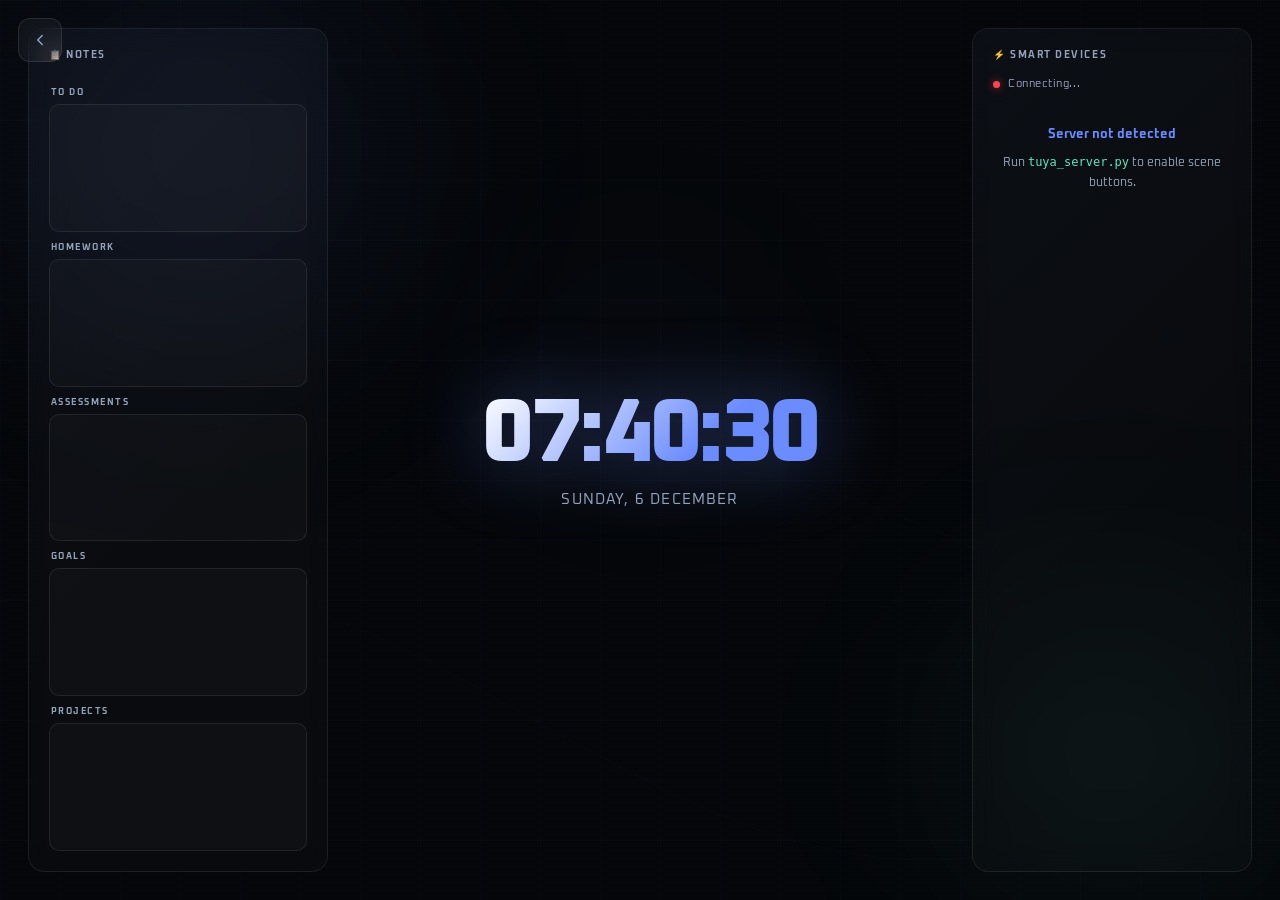
==== desktop/index.html @ acbc4601 "Update index.html" ====
<!DOCTYPE html>
<html lang="en">
<head>
  <meta charset="utf-8">
  <title>CK - Desktop</title>
  <meta name="viewport" content="width=device-width, initial-scale=1">
  <link href="https://fonts.googleapis.com/css2?family=Oxanium:wght@300;400;600;700;800&display=swap" rel="stylesheet">
  <style>
    /* ─── Tokens — matches walterck.com ─── */
    :root {
      --bg:        #05070a;
      --bg2:       #0f1419;
      --accent:    #6b8cff;
      --accent2:   #5be6c0;
      --glow:      rgba(107,140,255,0.25);
      --glow2:     rgba(91,230,192,0.18);
      --text:      #e6eef6;
      --muted:     #94a3b8;
      --glass:     rgba(255,255,255,0.03);
      --border:    rgba(255,255,255,0.08);
      --radius:    16px;
      --shadow:    0 12px 40px rgba(0,0,0,0.6);
      --transition: 300ms cubic-bezier(0.4, 0, 0.2, 1);
      --font:      'Oxanium', sans-serif;
    }

    /* ─── Reset ─── */
    *, *::before, *::after { box-sizing: border-box; margin: 0; padding: 0; }
    html, body {
      width: 100%; height: 100%; overflow: hidden;
      font-family: var(--font);
      background: var(--bg);
      color: var(--text);
      user-select: none;
      -webkit-font-smoothing: antialiased;
    }

    /* ─── Background layers ─── */
    #bg-canvas { position: fixed; inset: 0; z-index: 0; pointer-events: none; }

    .glow-orb {
      position: fixed; border-radius: 50%; filter: blur(90px);
      pointer-events: none; z-index: 0;
    }
    .glow-orb.a {
      width: 600px; height: 600px;
      top: -150px; left: -100px;
      background: radial-gradient(circle, rgba(107,140,255,0.10) 0%, transparent 70%);
    }
    .glow-orb.b {
      width: 500px; height: 500px;
      bottom: -100px; right: -80px;
      background: radial-gradient(circle, rgba(91,230,192,0.08) 0%, transparent 70%);
    }
    .glow-orb.c {
      width: 300px; height: 300px;
      top: 40%; left: 50%; transform: translate(-50%,-50%);
      background: radial-gradient(circle, rgba(107,140,255,0.05) 0%, transparent 70%);
    }

    /* Grid overlay */
    .grid-overlay {
      position: fixed; inset: 0; z-index: 0; pointer-events: none;
      background-image:
        linear-gradient(rgba(107,140,255,0.025) 1px, transparent 1px),
        linear-gradient(90deg, rgba(107,140,255,0.025) 1px, transparent 1px);
      background-size: 60px 60px;
    }

    /* Rain */
    .rain { position: fixed; inset: 0; z-index: 1; pointer-events: none; overflow: hidden; }
    .drop {
      position: absolute; top: -40px;
      width: 1px; height: 32px;
      background: linear-gradient(to bottom, transparent, rgba(107,140,255,0.3));
      animation: fall linear infinite;
      border-radius: 1px;
    }
    @keyframes fall {
      to { transform: translateY(110vh); }
    }

    /* Scan line */
    .scanline {
      position: fixed; inset: 0; z-index: 2; pointer-events: none;
      background: repeating-linear-gradient(
        0deg, transparent, transparent 2px,
        rgba(0,0,0,0.025) 2px, rgba(0,0,0,0.025) 4px
      );
    }

    /* ─── Back Button ─── */
    #back-btn {
      position: fixed;
      top: 18px;
      left: 18px;
      z-index: 100;
      display: flex;
      align-items: center;
      justify-content: center;
      width: 44px;
      height: 44px;
      border-radius: 12px;
      background: rgba(255,255,255,0.04);
      border: 1px solid rgba(255,255,255,0.10);
      color: var(--muted);
      text-decoration: none;
      backdrop-filter: blur(12px);
      -webkit-backdrop-filter: blur(12px);
      transition: all 0.2s;
      cursor: pointer;
    }
    #back-btn:hover {
      background: rgba(107,140,255,0.15);
      border-color: var(--accent);
      color: var(--accent);
      box-shadow: 0 0 16px rgba(107,140,255,0.25);
    }
    #back-btn svg {
      width: 18px; height: 18px;
      stroke: currentColor;
      fill: none;
      stroke-width: 2;
      stroke-linecap: round;
      stroke-linejoin: round;
    }

    /* ─── Layout ─── */
    #app {
      position: relative; z-index: 10;
      width: 100vw; height: 100vh;
      display: grid;
      grid-template-columns: 300px 1fr 280px;
      grid-template-rows: 1fr;
      gap: 20px;
      padding: 28px;
      pointer-events: none;
    }
    #app > * { pointer-events: all; }

    /* ─── Panel base — matches walterck.com .card ─── */
    .panel {
      background: rgba(255,255,255,0.02);
      border: 1px solid var(--border);
      border-radius: var(--radius);
      backdrop-filter: blur(12px);
      -webkit-backdrop-filter: blur(12px);
      padding: 20px;
      position: relative;
      overflow: hidden;
      transition: var(--transition);
    }
    .panel::before {
      content: '';
      position: absolute; inset: 0;
      background: linear-gradient(135deg, rgba(107,140,255,0.03) 0%, transparent 60%);
      pointer-events: none;
      border-radius: var(--radius);
    }
    .panel-title {
      font-size: 0.6rem; font-weight: 700;
      letter-spacing: 0.16em; text-transform: uppercase;
      color: var(--muted); margin-bottom: 16px;
      display: flex; align-items: center; gap: 7px;
    }

    /* ─── Clock — spans full height, centred ─── */
    #clock-panel {
      grid-column: 2;
      display: flex; flex-direction: column; align-items: center;
      justify-content: center; padding: 22px 28px;
      background: transparent; border: none;
      backdrop-filter: none;
    }
    #clock-panel::before { display: none; }

    #time-display {
      font-size: clamp(4rem, 7vw, 7rem);
      font-weight: 800; letter-spacing: -0.04em;
      background: linear-gradient(135deg, #ffffff 0%, var(--accent) 65%);
      -webkit-background-clip: text; background-clip: text; color: transparent;
      line-height: 1;
      filter: drop-shadow(0 0 40px rgba(107,140,255,0.45));
    }
    #date-display {
      font-size: 0.92rem; font-weight: 400; color: var(--muted);
      letter-spacing: 0.08em; margin-top: 10px;
      text-transform: uppercase;
    }

    /* ─── Lists ─── */
    #lists-panel {
      grid-column: 1;
      display: flex; flex-direction: column; gap: 10px;
      overflow: hidden;
    }

    .list-block {
      flex: 1;
      display: flex; flex-direction: column;
      min-height: 0;
    }
    .list-label {
      font-size: 0.58rem; font-weight: 700;
      letter-spacing: 0.16em; text-transform: uppercase;
      color: var(--muted); margin-bottom: 6px; padding-left: 2px;
      flex-shrink: 0;
    }
    .list-box {
      flex: 1;
      background: rgba(255,255,255,0.025);
      border: 1px solid var(--border);
      border-radius: 10px;
      padding: 10px 12px;
      font-family: var(--font);
      font-size: 0.82rem; line-height: 1.65;
      color: var(--text);
      outline: none;
      overflow-y: auto;
      overflow-x: hidden;
      white-space: pre-wrap; word-break: break-word;
      transition: border-color 0.2s, box-shadow 0.2s;
      user-select: text;
      scrollbar-width: none;
      min-height: 0;
    }
    .list-box::-webkit-scrollbar { display: none; }
    .list-box:focus {
      border-color: rgba(107,140,255,0.4);
      box-shadow: 0 0 0 2px rgba(107,140,255,0.07), 0 0 18px rgba(107,140,255,0.05);
      background: rgba(255,255,255,0.035);
    }
    /* Hover scroll zones */
    #scroll-zone-top, #scroll-zone-bottom {
      position: absolute; left: 0; right: 0; height: 48px;
      z-index: 20; pointer-events: all;
    }
    #scroll-zone-top    { top: 0; }
    #scroll-zone-bottom { bottom: 0; }
    #scroll-zone-top.hidden, #scroll-zone-bottom.hidden { pointer-events: none; }

    /* ─── Smart Devices panel ─── */
    #tuya-panel {
      grid-column: 3;
      display: flex; flex-direction: column;
      overflow: hidden;
    }
    #tuya-wrapper {
      flex: 1; min-height: 0;
      position: relative;
    }
    #tuya-content {
      height: 100%;
      overflow-y: auto; overflow-x: hidden;
      scrollbar-width: none;
      padding-top: 3px;
    }
    #tuya-content::-webkit-scrollbar { display: none; }

    #server-status {
      display: flex; align-items: center; gap: 8px;
      margin-bottom: 16px; flex-shrink: 0;
    }
    .status-dot {
      width: 7px; height: 7px; border-radius: 50%;
      background: #ff4545; flex-shrink: 0;
      transition: background 0.3s;
      box-shadow: 0 0 8px rgba(255,69,69,0.6);
    }
    .status-dot.online {
      background: var(--accent2);
      box-shadow: 0 0 8px rgba(91,230,192,0.6);
    }
    #status-text { font-size: 0.68rem; color: var(--muted); letter-spacing: 0.05em; }

    #scripts-list {
      display: flex; flex-direction: column; gap: 8px;
    }

    /* Script buttons — match walterck.com card hover style */
    .script-btn, .script-btn * {
      cursor: pointer;
    }
    .script-btn {
      display: flex; align-items: center; gap: 11px;
      padding: 11px 14px;
      background: rgba(255,255,255,0.02);
      border: 1px solid var(--border);
      border-radius: 12px;
      color: var(--text); font-family: var(--font);
      font-size: 0.8rem; font-weight: 600;
      cursor: pointer; text-align: left;
      transition: all 0.3s cubic-bezier(0.4, 0, 0.2, 1);
      letter-spacing: 0.02em;
      position: relative; overflow: hidden;
    }
    .script-btn::after {
      content: ''; position: absolute; inset: 0;
      background: linear-gradient(90deg, rgba(107,140,255,0) 0%, rgba(107,140,255,0.06) 100%);
      opacity: 0; transition: opacity 0.3s;
    }
    .script-btn:hover {
      border-color: var(--accent);
      background: rgba(255,255,255,0.05);
      transform: translateY(-2px);
      box-shadow: var(--shadow);
    }
    .script-btn:hover::after { opacity: 1; }
    .script-btn:active { transform: translateY(-1px) scale(0.99); }
    .script-btn.fired {
      border-color: #22c55e;
      background: rgba(34,197,94,0.12);
      box-shadow: 0 0 18px rgba(34,197,94,0.3);
    }

    .btn-icon {
      width: 28px; height: 28px; border-radius: 8px;
      background: rgba(107,140,255,0.1);
      border: 1px solid rgba(107,140,255,0.18);
      display: flex; align-items: center; justify-content: center;
      flex-shrink: 0; font-size: 0.85rem;
      transition: background 0.2s;
    }
    .script-btn:hover .btn-icon {
      background: rgba(107,140,255,0.2);
      border-color: rgba(107,140,255,0.35);
    }
    .btn-name { flex: 1; overflow: hidden; text-overflow: ellipsis; white-space: nowrap; }
    .btn-arrow { font-size: 0.6rem; color: var(--muted); opacity: 0; transition: opacity 0.2s; }
    .script-btn:hover .btn-arrow { opacity: 1; }

    .no-server {
      font-size: 0.75rem; color: var(--muted); line-height: 1.65;
      padding: 14px 0; text-align: center;
    }
    .no-server strong { color: var(--accent); display: block; margin-bottom: 8px; font-size: 0.8rem; }

    /* ─── Particles ─── */
    .particle {
      position: fixed; pointer-events: none; z-index: 1;
      border-radius: 50%;
      background: var(--accent);
      animation: float-up linear infinite;
    }
    @keyframes float-up {
      0%   { transform: translateY(0) scale(1); opacity: var(--op); }
      100% { transform: translateY(-100vh) scale(0); opacity: 0; }
    }

    /* ─── Lightning flash ─── */
    #flash {
      position: fixed; inset: 0; z-index: 50;
      background: rgba(107,140,255,0.05);
      pointer-events: none; opacity: 0;
      transition: opacity 0.05s;
    }

    /* ─── Responsive ─── */
    @media (max-width: 1200px) {
      #app { grid-template-columns: 260px 1fr 240px; padding: 20px; gap: 16px; }
    }
    @media (max-width: 900px) {
      #app {
        grid-template-columns: 1fr 1fr;
        grid-template-rows: auto 1fr;
        overflow-y: auto;
      }
      #clock-panel { grid-column: 1 / 3; grid-row: 1; height: auto; min-height: 120px; }
      #lists-panel { grid-column: 1; grid-row: 2; }
      #tuya-panel  { grid-column: 2; grid-row: 2; }
    }
  </style>
</head>
<body>

  <!-- Background -->
  <canvas id="bg-canvas"></canvas>
  <div class="glow-orb a"></div>
  <div class="glow-orb b"></div>
  <div class="glow-orb c"></div>
  <div class="grid-overlay"></div>
  <div class="rain" id="rain"></div>
  <div class="scanline"></div>
  <div id="flash"></div>

  <!-- Back Button -->
  <a href="/" id="back-btn" title="Back to home">
    <svg viewBox="0 0 24 24">
      <polyline points="15 18 9 12 15 6"></polyline>
    </svg>
  </a>

  <!-- App -->
  <div id="app">

    <!-- ── LISTS (left) ── -->
    <div id="lists-panel" class="panel">
      <div class="panel-title">📋 Notes</div>

      <div class="list-block">
        <div class="list-label">To Do</div>
        <div class="list-box" id="lb-todo" data-key="wck_todo" contenteditable="true" spellcheck="false"></div>
      </div>

      <div class="list-block">
        <div class="list-label">Homework</div>
        <div class="list-box" id="lb-homework" data-key="wck_homework" contenteditable="true" spellcheck="false"></div>
      </div>

      <div class="list-block">
        <div class="list-label">Assessments</div>
        <div class="list-box" id="lb-assessments" data-key="wck_assessments" contenteditable="true" spellcheck="false"></div>
      </div>

      <div class="list-block">
        <div class="list-label">Goals</div>
        <div class="list-box" id="lb-goals" data-key="wck_goals" contenteditable="true" spellcheck="false"></div>
      </div>

      <div class="list-block">
        <div class="list-label">Projects</div>
        <div class="list-box" id="lb-projects" data-key="wck_projects" contenteditable="true" spellcheck="false"></div>
      </div>

      <div class="list-sync-note" style="display:none;"></div>
    </div>

    <!-- ── CLOCK (centre, spans full height) ── -->
    <div id="clock-panel">
      <div id="time-display">00:00:00</div>
      <div id="date-display">Thursday, 16 April</div>
    </div>

    <!-- ── SMART DEVICES (right) ── -->
    <div id="tuya-panel" class="panel">
      <div class="panel-title">⚡ Smart Devices</div>
      <div id="server-status">
        <div class="status-dot" id="status-dot"></div>
        <span id="status-text">Connecting…</span>
      </div>
      <div id="tuya-wrapper">
        <div id="scroll-zone-top"></div>
        <div id="scroll-zone-bottom"></div>
        <div id="tuya-content">
          <div id="scripts-list">
            <div class="no-server">
              <strong>Server not detected</strong>
              Run <code style="color:var(--accent2)">tuya_server.py</code> to enable scene buttons.
            </div>
          </div>
        </div>
      </div>
    </div>

  </div>

  <script>
  /* ══════════════════════════════════════════
     RAIN
  ══════════════════════════════════════════ */
  (function () {
    const rain = document.getElementById('rain');
    for (let i = 0; i < 120; i++) {
      const d = document.createElement('div');
      d.className = 'drop';
      d.style.left = Math.random() * 100 + 'vw';
      const dur = (Math.random() * 2.5 + 1.8).toFixed(2);
      d.style.animationDuration = dur + 's';
      d.style.animationDelay = (-Math.random() * 5).toFixed(2) + 's';
      d.style.opacity = (Math.random() * 0.45 + 0.04).toFixed(2);
      d.style.height = (Math.random() * 22 + 14) + 'px';
      rain.appendChild(d);
    }
  })();

  /* ══════════════════════════════════════════
     FLOATING PARTICLES
  ══════════════════════════════════════════ */
  (function () {
    for (let i = 0; i < 20; i++) {
      const p = document.createElement('div');
      p.className = 'particle';
      const size = Math.random() * 2.5 + 0.5;
      const op   = (Math.random() * 0.12 + 0.02).toFixed(3);
      p.style.cssText = `
        left: ${Math.random() * 100}%;
        bottom: -10px;
        width: ${size}px; height: ${size}px;
        --op: ${op};
        animation-duration: ${(Math.random() * 18 + 10).toFixed(1)}s;
        animation-delay: ${(-Math.random() * 20).toFixed(1)}s;
      `;
      document.body.appendChild(p);
    }
  })();

  /* ══════════════════════════════════════════
     BACKGROUND CANVAS — aurora lines
  ══════════════════════════════════════════ */
  (function () {
    const cvs = document.getElementById('bg-canvas');
    const ctx = cvs.getContext('2d');
    let W, H, t = 0;

    function resize() {
      W = cvs.width  = window.innerWidth;
      H = cvs.height = window.innerHeight;
    }
    window.addEventListener('resize', resize);
    resize();

    const lines = Array.from({ length: 5 }, (_, i) => ({
      phase: (i / 5) * Math.PI * 2,
      amp:   60 + i * 20,
      speed: 0.0004 + i * 0.00015,
      y:     0.2 + i * 0.15,
      alpha: 0.015 + i * 0.005,
    }));

    function draw() {
      ctx.clearRect(0, 0, W, H);
      t += 0.6;
      lines.forEach(l => {
        ctx.beginPath();
        for (let x = 0; x <= W; x += 3) {
          const y = H * l.y + Math.sin(x * 0.004 + t * l.speed * 1000 + l.phase) * l.amp;
          x === 0 ? ctx.moveTo(x, y) : ctx.lineTo(x, y);
        }
        ctx.strokeStyle = `rgba(107,140,255,${l.alpha})`;
        ctx.lineWidth = 1;
        ctx.stroke();
      });
      requestAnimationFrame(draw);
    }
    draw();
  })();

  /* ══════════════════════════════════════════
     CLOCK
  ══════════════════════════════════════════ */
  const DAYS   = ['Sunday','Monday','Tuesday','Wednesday','Thursday','Friday','Saturday'];
  const MONTHS = ['January','February','March','April','May','June',
                  'July','August','September','October','November','December'];

  function pad(n) { return String(n).padStart(2, '0'); }

  function updateClock() {
    const now = new Date();
    document.getElementById('time-display').textContent =
      `${pad(now.getHours())}:${pad(now.getMinutes())}:${pad(now.getSeconds())}`;
    document.getElementById('date-display').textContent =
      `${DAYS[now.getDay()]}, ${now.getDate()} ${MONTHS[now.getMonth()]}`;
  }

  setInterval(updateClock, 1000);
  updateClock();

  /* ══════════════════════════════════════════
     OCCASIONAL LIGHTNING FLASH
  ══════════════════════════════════════════ */
  (function lightningLoop() {
    const flash = document.getElementById('flash');
    const delay = 8000 + Math.random() * 20000;
    setTimeout(() => {
      flash.style.opacity = '1';
      setTimeout(() => {
        flash.style.opacity = '0';
        setTimeout(() => {
          flash.style.opacity = '1';
          setTimeout(() => { flash.style.opacity = '0'; lightningLoop(); }, 80);
        }, 120);
      }, 60);
    }, delay);
  })();

  /* ══════════════════════════════════════════
     LISTS — localStorage, no bullet nonsense
  ══════════════════════════════════════════ */
  document.querySelectorAll('.list-box').forEach(box => {
    const key   = box.dataset.key;
    const saved = localStorage.getItem(key);
    if (saved !== null) box.innerText = saved;

    box.addEventListener('input', () => {
      localStorage.setItem(key, box.innerText);
    });
  });

  /* ══════════════════════════════════════════
     SMART DEVICES / TUYA SERVER
  ══════════════════════════════════════════ */
  const SERVER = 'http://localhost:8765';
  const dot    = document.getElementById('status-dot');
  const stxt   = document.getElementById('status-text');
  const sList  = document.getElementById('scripts-list');

  // Custom device order — matched against .bat filenames (case-insensitive, partial)
  const DEVICE_ORDER = [
    'lights on', 'lights off', 'lights min', 'lights max',
    'inferno', 'ember', 'viridian', 'cerulean', 'nebula',
    'phone on', 'phone off',
    'powerhouse on', 'powerhouse off',
    'laptop on', 'laptop off',
    'toothbrush on', 'toothbrush off',
    'powerboard bootup', 'powerboard shutdown'
  ];

  function sortScripts(scripts) {
    return [...scripts].sort((a, b) => {
      const labelA = a.replace(/\.bat$/i, '').replace(/[-_]/g, ' ').toLowerCase();
      const labelB = b.replace(/\.bat$/i, '').replace(/[-_]/g, ' ').toLowerCase();
      const iA = DEVICE_ORDER.findIndex(o => labelA.includes(o));
      const iB = DEVICE_ORDER.findIndex(o => labelB.includes(o));
      if (iA === -1 && iB === -1) return labelA.localeCompare(labelB);
      if (iA === -1) return 1;
      if (iB === -1) return -1;
      return iA - iB;
    });
  }

  // 💡 for anything light/ambience-related; 🛡️ for everything else
  function scriptIcon(name) {
    const n = name.toLowerCase().replace(/[-_.]/g, ' ').replace(/\.bat$/i, '');
    const lightWords = [
      'light', 'lights', 'lamp', 'bulb',
      'ember', 'inferno', 'nebula', 'viridian', 'cerulean',
      'glow', 'bright', 'dim', 'warm', 'cool', 'white',
      'colour', 'color', 'hue', 'kelvin', 'lumen'
    ];
    if (lightWords.some(w => n.includes(w))) return '💡';
    return '🛡️';
  }

  function buildScriptButtons(scripts) {
    sList.innerHTML = '';
    if (!scripts.length) {
      sList.innerHTML = '<div class="no-server">No .bat scripts found in<br><code style="color:var(--accent2)">C:\\Scripts\\Tuya Scenes\\Bones</code></div>';
      return;
    }
    sortScripts(scripts).forEach(name => {
      const btn = document.createElement('button');
      btn.className = 'script-btn';
      const label = name.replace(/\.bat$/i, '').replace(/[-_]/g, ' ');
      btn.innerHTML = `
        <div class="btn-icon">${scriptIcon(name)}</div>
        <span class="btn-name">${label}</span>
        <span class="btn-arrow">▶</span>
      `;
      btn.addEventListener('click', () => runScript(name, btn));
      sList.appendChild(btn);
    });
  }

  function runScript(name, btn) {
    btn.classList.add('fired');
    fetch(`${SERVER}/run?script=${encodeURIComponent(name)}`)
      .then(r => r.json())
      .then(data => {
        if (data.ok) {
          triggerFlash();
          setTimeout(() => btn.classList.remove('fired'), 1800);
        } else {
          btn.classList.remove('fired');
        }
      })
      .catch(() => btn.classList.remove('fired'));
  }

  function triggerFlash() {
    const f = document.getElementById('flash');
    f.style.opacity = '1';
    setTimeout(() => f.style.opacity = '0', 80);
  }

  async function checkServer() {
   try {
     const r = await fetch(`${SERVER}/ping`, { signal: AbortSignal.timeout(4000) });
     const d = await r.json();
     if (d.alive) {
       dot.classList.add('online');
       stxt.textContent = 'Bridge online';
       if (sList.children.length < 2) loadScripts();
     }
   } catch {
     dot.classList.remove('online');
     stxt.textContent = 'Connecting...';
   }
 }

  async function loadScripts() {
    try {
      const r = await fetch(`${SERVER}/list`);
      const d = await r.json();
      buildScriptButtons(d.scripts || []);
    } catch {}
  }

  checkServer();
  setInterval(checkServer, 10000);

  /* ══════════════════════════════════════════
     HOVER-TO-SCROLL
  ══════════════════════════════════════════ */
  (function () {
    const content = document.getElementById('tuya-content');
    const zTop    = document.getElementById('scroll-zone-top');
    const zBot    = document.getElementById('scroll-zone-bottom');
    const SPEED   = 12;
    let rafId     = null;
    let dir       = 0;

    function updateZones() {
      zTop.classList.toggle('hidden', content.scrollTop <= 0);
      zBot.classList.toggle('hidden', content.scrollTop + content.clientHeight >= content.scrollHeight - 1);
    }

    function tick() {
      content.scrollTop += dir * SPEED;
      updateZones();
      rafId = requestAnimationFrame(tick);
    }

    function start(d) { dir = d; if (!rafId) rafId = requestAnimationFrame(tick); }
    function stop()   { if (rafId) { cancelAnimationFrame(rafId); rafId = null; } }

    zTop.addEventListener('mouseenter', () => start(-1));
    zTop.addEventListener('mouseleave', stop);
    zBot.addEventListener('mouseenter', () => start(1));
    zBot.addEventListener('mouseleave', stop);
    content.addEventListener('scroll', updateZones);

    const obs = new MutationObserver(updateZones);
    obs.observe(content, { childList: true, subtree: true });
    updateZones();
  })();

  </script>
</body>
</html>
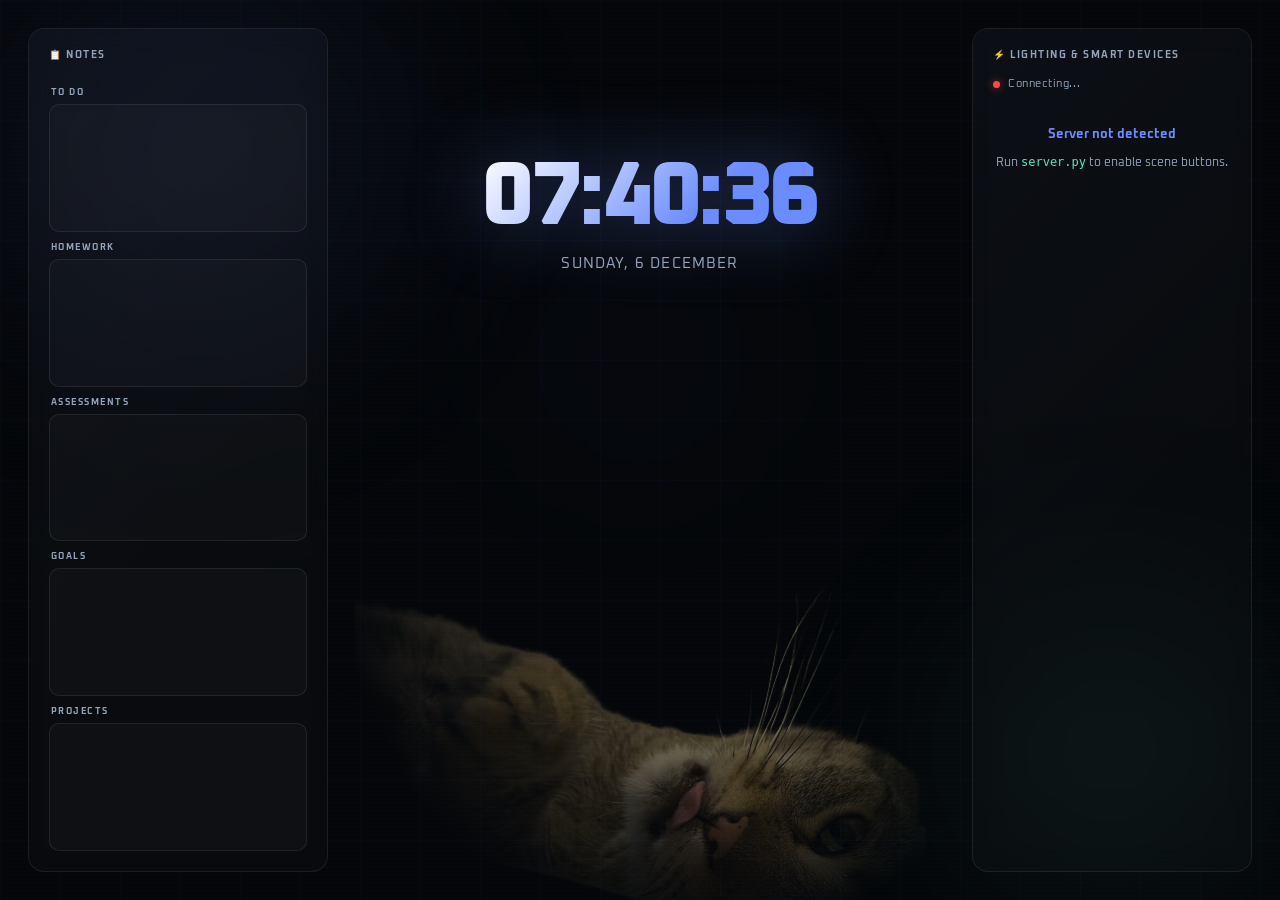
==== commit 02f04f0b: "Add files via upload" ====
--- a/desktop/index.html
+++ b/desktop/index.html
@@ -2,7 +2,7 @@
 <html lang="en">
 <head>
   <meta charset="utf-8">
-  <title>CK - Desktop</title>
+  <title>WalterCK · Desktop</title>
   <meta name="viewport" content="width=device-width, initial-scale=1">
   <link href="https://fonts.googleapis.com/css2?family=Oxanium:wght@300;400;600;700;800&display=swap" rel="stylesheet">
   <style>
@@ -89,42 +89,6 @@
       );
     }
 
-    /* ─── Back Button ─── */
-    #back-btn {
-      position: fixed;
-      top: 18px;
-      left: 18px;
-      z-index: 100;
-      display: flex;
-      align-items: center;
-      justify-content: center;
-      width: 44px;
-      height: 44px;
-      border-radius: 12px;
-      background: rgba(255,255,255,0.04);
-      border: 1px solid rgba(255,255,255,0.10);
-      color: var(--muted);
-      text-decoration: none;
-      backdrop-filter: blur(12px);
-      -webkit-backdrop-filter: blur(12px);
-      transition: all 0.2s;
-      cursor: pointer;
-    }
-    #back-btn:hover {
-      background: rgba(107,140,255,0.15);
-      border-color: var(--accent);
-      color: var(--accent);
-      box-shadow: 0 0 16px rgba(107,140,255,0.25);
-    }
-    #back-btn svg {
-      width: 18px; height: 18px;
-      stroke: currentColor;
-      fill: none;
-      stroke-width: 2;
-      stroke-linecap: round;
-      stroke-linejoin: round;
-    }
-
     /* ─── Layout ─── */
     #app {
       position: relative; z-index: 10;
@@ -168,7 +132,7 @@
     #clock-panel {
       grid-column: 2;
       display: flex; flex-direction: column; align-items: center;
-      justify-content: center; padding: 22px 28px;
+      justify-content: flex-start; padding: 14vh 28px 22px;
       background: transparent; border: none;
       backdrop-filter: none;
     }
@@ -355,6 +319,22 @@
       transition: opacity 0.05s;
     }
 
+    /* ─── Cat photo ─── */
+    #photo-bg {
+      position: fixed;
+      bottom: -160px;
+      left: 50%;
+      transform: translateX(-50%);
+      height: 80vh;
+      width: auto;
+      z-index: 3;
+      pointer-events: none;
+      opacity: 0.5;
+      mix-blend-mode: screen;
+      -webkit-mask-image: radial-gradient(ellipse 80% 72% at 57% 58%, black 45%, rgba(0,0,0,0.5) 65%, transparent 90%);
+      mask-image: radial-gradient(ellipse 75% 70% at 60% 25%, black 40%, rgba(0, 0, 0, 0.5) 62%, transparent 85%)
+    }
+
     /* ─── Responsive ─── */
     @media (max-width: 1200px) {
       #app { grid-template-columns: 260px 1fr 240px; padding: 20px; gap: 16px; }
@@ -383,12 +363,7 @@
   <div class="scanline"></div>
   <div id="flash"></div>
 
-  <!-- Back Button -->
-  <a href="/" id="back-btn" title="Back to home">
-    <svg viewBox="0 0 24 24">
-      <polyline points="15 18 9 12 15 6"></polyline>
-    </svg>
-  </a>
+  <img id="photo-bg" src="cat.png" alt="">
 
   <!-- App -->
   <div id="app">
@@ -431,9 +406,9 @@
       <div id="date-display">Thursday, 16 April</div>
     </div>
 
-    <!-- ── SMART DEVICES (right) ── -->
+    <!-- ── LIGHTING & SMART DEVICES (right) ── -->
     <div id="tuya-panel" class="panel">
-      <div class="panel-title">⚡ Smart Devices</div>
+      <div class="panel-title">⚡ Lighting &amp; Smart Devices</div>
       <div id="server-status">
         <div class="status-dot" id="status-dot"></div>
         <span id="status-text">Connecting…</span>
@@ -445,7 +420,7 @@
           <div id="scripts-list">
             <div class="no-server">
               <strong>Server not detected</strong>
-              Run <code style="color:var(--accent2)">tuya_server.py</code> to enable scene buttons.
+              Run <code style="color:var(--accent2)">server.py</code> to enable scene buttons.
             </div>
           </div>
         </div>
@@ -574,17 +549,61 @@
   })();
 
   /* ══════════════════════════════════════════
-     LISTS — localStorage, no bullet nonsense
+     LISTS — iCloud file sync via tuya server
   ══════════════════════════════════════════ */
-  document.querySelectorAll('.list-box').forEach(box => {
-    const key   = box.dataset.key;
-    const saved = localStorage.getItem(key);
-    if (saved !== null) box.innerText = saved;
-
-    box.addEventListener('input', () => {
-      localStorage.setItem(key, box.innerText);
+  (function () {
+    const NOTES_URL = 'http://localhost:8765/notes';
+
+    // Build label→box map from DOM
+    const boxes = [];
+    document.querySelectorAll('.list-block').forEach(block => {
+      const label = block.querySelector('.list-label')?.textContent?.trim();
+      const box   = block.querySelector('.list-box');
+      if (label && box) boxes.push({ label, box });
     });
-  });
+
+    // Load all notes from server; skip boxes that are focused (user is typing)
+    async function loadNotes() {
+      try {
+        const r    = await fetch(NOTES_URL);
+        const data = await r.json();
+        boxes.forEach(({ label, box }) => {
+          if (document.activeElement === box) return; // don't clobber while typing
+          const incoming = data[label] ?? '';
+          if (incoming !== box.innerText) box.innerText = incoming;
+        });
+      } catch {}
+    }
+
+    // Save a single note to server → writes Label.txt in Notes Sync folder
+    async function saveNote(label, content) {
+      try {
+        await fetch(`${NOTES_URL}/${encodeURIComponent(label)}`, {
+          method: 'POST',
+          body: content
+        });
+      } catch {}
+    }
+
+    // Write on every keystroke
+    boxes.forEach(({ label, box }) => {
+      box.addEventListener('input', () => saveNote(label, box.innerText));
+    });
+
+    // Debounced sync triggered by any user activity
+    let syncTimer = null;
+    function scheduleSync() {
+      clearTimeout(syncTimer);
+      syncTimer = setTimeout(loadNotes, 600);
+    }
+    ['mousemove', 'click', 'keydown', 'touchstart'].forEach(e =>
+      document.addEventListener(e, scheduleSync, { passive: true })
+    );
+
+    // Initial load + idle poll every 10 s
+    loadNotes();
+    setInterval(loadNotes, 10000);
+  })();
 
   /* ══════════════════════════════════════════
      SMART DEVICES / TUYA SERVER
@@ -594,8 +613,9 @@
   const stxt   = document.getElementById('status-text');
   const sList  = document.getElementById('scripts-list');
 
-  // Custom device order — matched against .bat filenames (case-insensitive, partial)
+  // Custom device order — matched against script filenames (case-insensitive, partial)
   const DEVICE_ORDER = [
+    'filters on', 'filters off', 'brightness',
     'lights on', 'lights off', 'lights min', 'lights max',
     'inferno', 'ember', 'viridian', 'cerulean', 'nebula',
     'phone on', 'phone off',
@@ -607,8 +627,8 @@
 
   function sortScripts(scripts) {
     return [...scripts].sort((a, b) => {
-      const labelA = a.replace(/\.bat$/i, '').replace(/[-_]/g, ' ').toLowerCase();
-      const labelB = b.replace(/\.bat$/i, '').replace(/[-_]/g, ' ').toLowerCase();
+      const labelA = a.replace(/\.(bat|lnk|vbs)$/i, '').replace(/[-_]/g, ' ').toLowerCase();
+      const labelB = b.replace(/\.(bat|lnk|vbs)$/i, '').replace(/[-_]/g, ' ').toLowerCase();
       const iA = DEVICE_ORDER.findIndex(o => labelA.includes(o));
       const iB = DEVICE_ORDER.findIndex(o => labelB.includes(o));
       if (iA === -1 && iB === -1) return labelA.localeCompare(labelB);
@@ -620,12 +640,12 @@
 
   // 💡 for anything light/ambience-related; 🛡️ for everything else
   function scriptIcon(name) {
-    const n = name.toLowerCase().replace(/[-_.]/g, ' ').replace(/\.bat$/i, '');
+    const n = name.toLowerCase().replace(/[-_.]/g, ' ').replace(/\.(bat|lnk|vbs)$/i, '');
     const lightWords = [
       'light', 'lights', 'lamp', 'bulb',
       'ember', 'inferno', 'nebula', 'viridian', 'cerulean',
-      'glow', 'bright', 'dim', 'warm', 'cool', 'white',
-      'colour', 'color', 'hue', 'kelvin', 'lumen'
+      'glow', 'bright', 'brightness', 'dim', 'warm', 'cool', 'white',
+      'colour', 'color', 'filter', 'filters', 'hue', 'kelvin', 'lumen'
     ];
     if (lightWords.some(w => n.includes(w))) return '💡';
     return '🛡️';
@@ -634,13 +654,13 @@
   function buildScriptButtons(scripts) {
     sList.innerHTML = '';
     if (!scripts.length) {
-      sList.innerHTML = '<div class="no-server">No .bat scripts found in<br><code style="color:var(--accent2)">C:\\Scripts\\Tuya Scenes\\Bones</code></div>';
+      sList.innerHTML = '<div class="no-server">No scripts found in<br><code style="color:var(--accent2)">C:\\Scripts\\Tuya Scenes\\Bones</code></div>';
       return;
     }
     sortScripts(scripts).forEach(name => {
       const btn = document.createElement('button');
       btn.className = 'script-btn';
-      const label = name.replace(/\.bat$/i, '').replace(/[-_]/g, ' ');
+      const label = name.replace(/\.(bat|lnk|vbs)$/i, '').replace(/[-_]/g, ' ');
       btn.innerHTML = `
         <div class="btn-icon">${scriptIcon(name)}</div>
         <span class="btn-name">${label}</span>
@@ -674,16 +694,18 @@
 
   async function checkServer() {
    try {
+     // Increased timeout to 4 seconds for better stability
      const r = await fetch(`${SERVER}/ping`, { signal: AbortSignal.timeout(4000) });
      const d = await r.json();
      if (d.alive) {
        dot.classList.add('online');
        stxt.textContent = 'Bridge online';
-       if (sList.children.length < 2) loadScripts();
+       // Only reload the list if it's currently empty
+       if (sList.children.length < 2) loadScripts(); 
      }
    } catch {
      dot.classList.remove('online');
-     stxt.textContent = 'Connecting...';
+     stxt.textContent = 'Connecting...'; // Less aggressive than "OFFLINE"
    }
  }
 
@@ -736,4 +758,4 @@
 
   </script>
 </body>
-</html>
+</html>
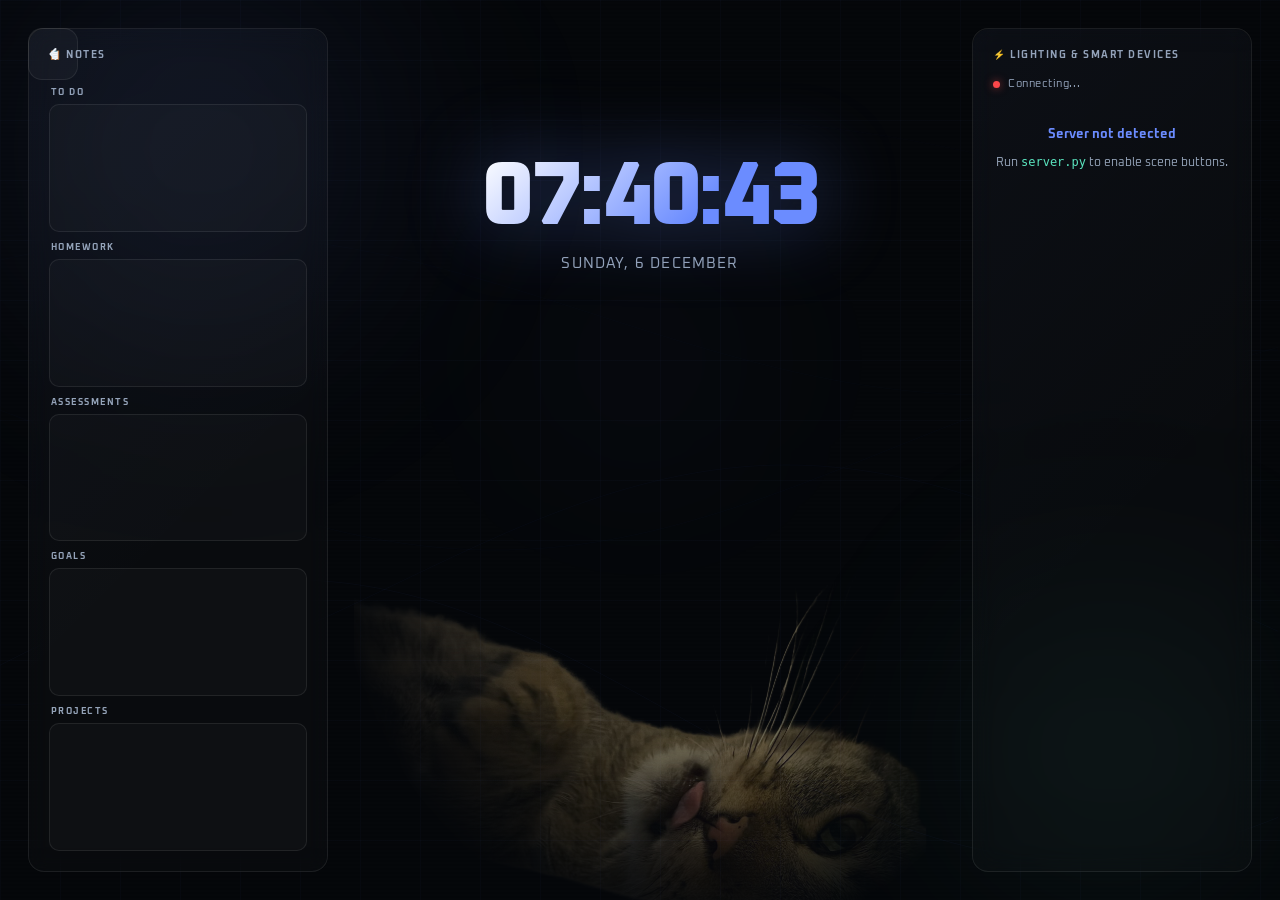
==== commit bea39431: "Update index.html" ====
--- a/desktop/index.html
+++ b/desktop/index.html
@@ -2,9 +2,13 @@
 <html lang="en">
 <head>
   <meta charset="utf-8">
-  <title>WalterCK · Desktop</title>
+  <title>CK - Desktop</title>
   <meta name="viewport" content="width=device-width, initial-scale=1">
   <link href="https://fonts.googleapis.com/css2?family=Oxanium:wght@300;400;600;700;800&display=swap" rel="stylesheet">
+  <link rel="icon" href="images/favicons/favicon.svg" type="image/svg+xml">
+  <link rel="apple-touch-icon" href="images/favicons/apple-touch-icon.png">
+  <link rel="alternate icon" href="images/favicons/favicon.ico" type="image/x-icon">
+  <link rel="manifest" href="images/favicons/site.webmanifest">
   <style>
     /* ─── Tokens — matches walterck.com ─── */
     :root {
@@ -335,6 +339,56 @@
       mask-image: radial-gradient(ellipse 75% 70% at 60% 25%, black 40%, rgba(0, 0, 0, 0.5) 62%, transparent 85%)
     }
 
+    /* ─── Back Button ─── */
+    .back-btn {
+      position: absolute; /* Floats over the grid */
+      top: 28px;
+      left: 28px;
+      z-index: 100;
+      display: flex;
+      align-items: center;
+      justify-content: center;
+      flex-shrink: 0;
+      width: 50px;
+      height: 52px;
+      border-radius: 14px;
+      background: var(--glass);
+      border: 1px solid var(--border); /* Updated to match your :root */
+      color: var(--text);
+      text-decoration: none;
+      transition: all 0.3s cubic-bezier(0.4, 0, 0.2, 1);
+      cursor: pointer;
+    }
+    
+    .back-btn svg {
+      width: 20px; 
+      height: 20px; 
+      transition: transform 0.2s;
+    }
+
+    .back-btn:hover {
+      background: var(--accent);
+      color: #fff;
+      border-color: var(--accent);
+      box-shadow: 0 0 20px var(--glow); /* Updated to match your :root */
+      transform: translateY(-2px); /* Matches your Tuya buttons */
+    }
+
+    .back-btn:hover svg {
+      transform: translateX(-2px);
+    }
+
+    .back-btn:active {
+      transform: translateY(-1px) scale(0.95);
+    }
+    
+    @media (max-width: 1200px) {
+      .back-btn { top: 20px; left: 20px; }
+    }
+    @media (max-width: 600px) {
+      .back-btn { width: 56px; height: 58px; border-radius: 14px; top: 16px; left: 16px; }
+    }
+
     /* ─── Responsive ─── */
     @media (max-width: 1200px) {
       #app { grid-template-columns: 260px 1fr 240px; padding: 20px; gap: 16px; }
@@ -367,6 +421,11 @@
 
   <!-- App -->
   <div id="app">
+    <a href="#" class="back-btn" aria-label="Go Back">
+      <svg viewBox="0 0 24 24" xmlns="http://www.w3.org/2000/svg">
+        <path d="M15 18l-6-6 6-6" stroke="currentColor" stroke-width="2.5" stroke-linecap="round" stroke-linejoin="round" fill="none"/>
+      </svg>
+    </a>
 
     <!-- ── LISTS (left) ── -->
     <div id="lists-panel" class="panel">
@@ -430,9 +489,23 @@
   </div>
 
   <script>
-  /* ══════════════════════════════════════════
-     RAIN
-  ══════════════════════════════════════════ */
+
+  /* BACK BUTTON LOGIC */
+  (function() {
+    const backBtn = document.querySelector('.back-btn');
+    if (backBtn) {
+      backBtn.addEventListener('click', (e) => {
+        sessionStorage.setItem('walterck_toolkit_back', '1');
+        // If the href is just "#", this will trigger the browser back
+        if (backBtn.getAttribute('href') === '#') {
+          e.preventDefault();
+          window.history.back();
+        }
+      });
+    }
+  })();
+    
+  /* RAIN */
   (function () {
     const rain = document.getElementById('rain');
     for (let i = 0; i < 120; i++) {
@@ -758,4 +831,4 @@
 
   </script>
 </body>
-</html>+</html>
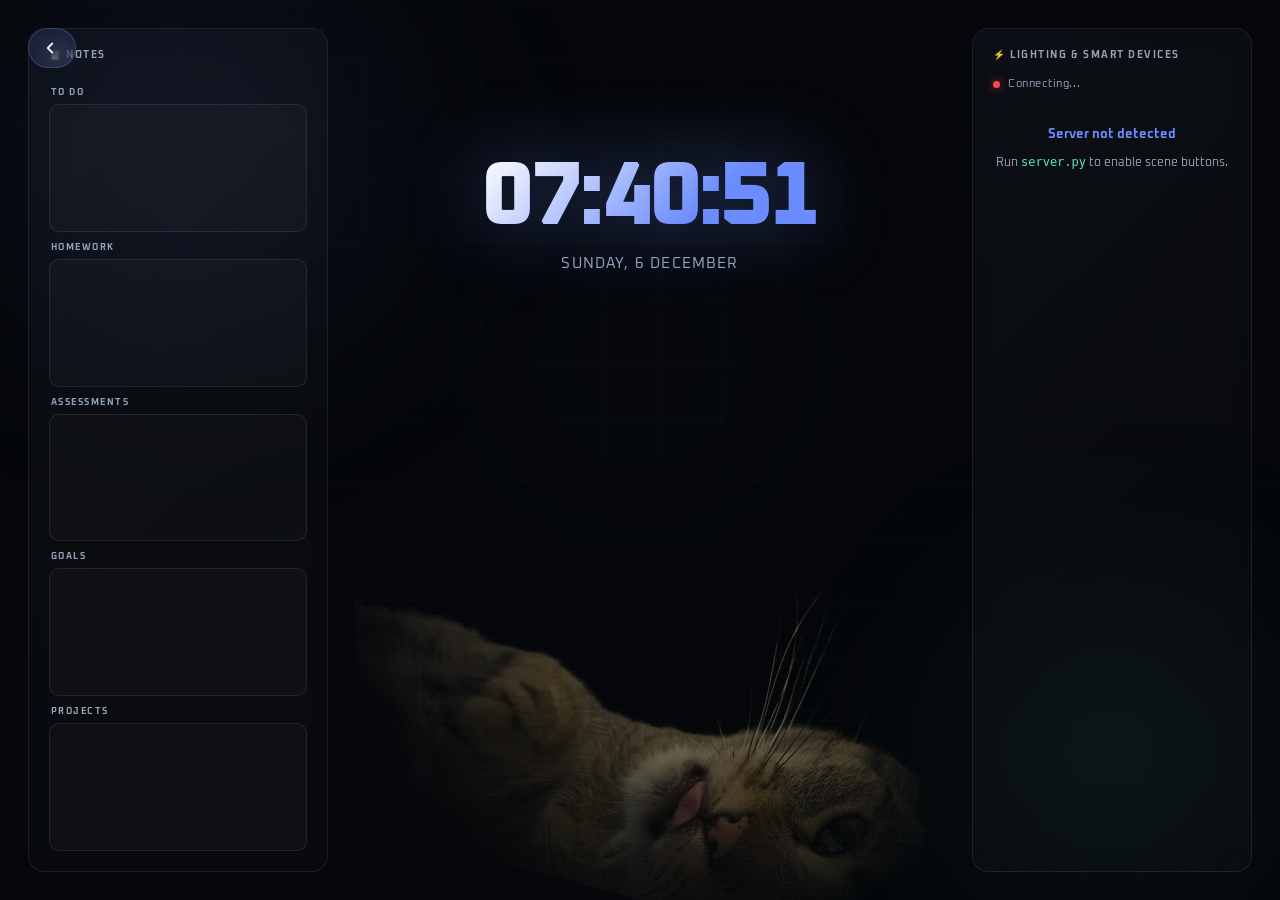
==== commit 1e650bea: "Update index.html" ====
--- a/desktop/index.html
+++ b/desktop/index.html
@@ -341,28 +341,37 @@
 
     /* ─── Back Button ─── */
     .back-btn {
-      position: absolute; /* Floats over the grid */
+      position: absolute;
       top: 28px;
       left: 28px;
       z-index: 100;
       display: flex;
       align-items: center;
       justify-content: center;
-      flex-shrink: 0;
-      width: 50px;
-      height: 52px;
-      border-radius: 14px;
-      background: var(--glass);
-      border: 1px solid var(--border); /* Updated to match your :root */
+      gap: 6px; /* Space between icon and text */
+      padding: 0 16px 0 12px; /* Pill shape padding */
+      height: 40px; /* Slimmer height */
+      border-radius: 20px; /* Fully rounded pill */
+      
+      /* Much better visibility */
+      background: rgba(107, 140, 255, 0.12); /* Subtle blue tint */
+      border: 1px solid rgba(107, 140, 255, 0.3); /* Clearer border */
+      backdrop-filter: blur(12px);
+      
+      /* Typography */
       color: var(--text);
+      font-size: 0.75rem;
+      font-weight: 700;
+      letter-spacing: 0.1em;
+      text-transform: uppercase;
       text-decoration: none;
       transition: all 0.3s cubic-bezier(0.4, 0, 0.2, 1);
       cursor: pointer;
     }
     
     .back-btn svg {
-      width: 20px; 
-      height: 20px; 
+      width: 18px; 
+      height: 18px; 
       transition: transform 0.2s;
     }
 
@@ -370,12 +379,12 @@
       background: var(--accent);
       color: #fff;
       border-color: var(--accent);
-      box-shadow: 0 0 20px var(--glow); /* Updated to match your :root */
-      transform: translateY(-2px); /* Matches your Tuya buttons */
+      box-shadow: 0 0 20px var(--glow); 
+      transform: translateY(-2px); 
     }
 
     .back-btn:hover svg {
-      transform: translateX(-2px);
+      transform: translateX(-3px); /* Exaggerated nudge on hover */
     }
 
     .back-btn:active {
@@ -386,9 +395,10 @@
       .back-btn { top: 20px; left: 20px; }
     }
     @media (max-width: 600px) {
-      .back-btn { width: 56px; height: 58px; border-radius: 14px; top: 16px; left: 16px; }
-    }
-
+      /* Adjusted for mobile */
+      .back-btn { height: 44px; padding: 0 18px 0 14px; top: 16px; left: 16px; }
+    }
+    
     /* ─── Responsive ─── */
     @media (max-width: 1200px) {
       #app { grid-template-columns: 260px 1fr 240px; padding: 20px; gap: 16px; }
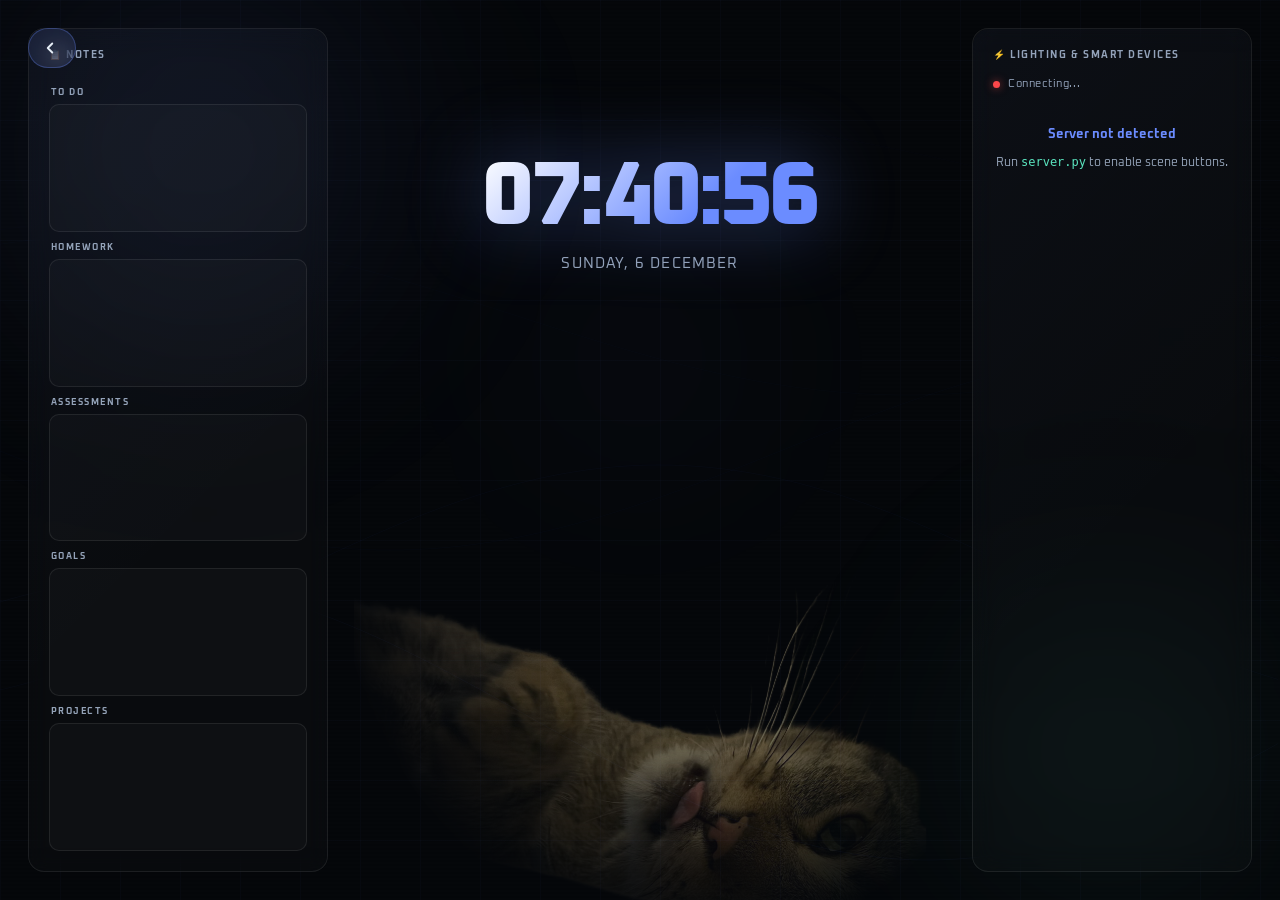
==== commit b7727696: "Update index.html" ====
--- a/desktop/index.html
+++ b/desktop/index.html
@@ -5,10 +5,10 @@
   <title>CK - Desktop</title>
   <meta name="viewport" content="width=device-width, initial-scale=1">
   <link href="https://fonts.googleapis.com/css2?family=Oxanium:wght@300;400;600;700;800&display=swap" rel="stylesheet">
-  <link rel="icon" href="images/favicons/favicon.svg" type="image/svg+xml">
-  <link rel="apple-touch-icon" href="images/favicons/apple-touch-icon.png">
-  <link rel="alternate icon" href="images/favicons/favicon.ico" type="image/x-icon">
-  <link rel="manifest" href="images/favicons/site.webmanifest">
+  <link rel="icon" href="../images/favicons/favicon.svg" type="image/svg+xml">
+  <link rel="apple-touch-icon" href="../images/favicons/apple-touch-icon.png">
+  <link rel="alternate icon" href="../images/favicons/favicon.ico" type="image/x-icon">
+  <link rel="manifest" href="../images/favicons/site.webmanifest">
   <style>
     /* ─── Tokens — matches walterck.com ─── */
     :root {
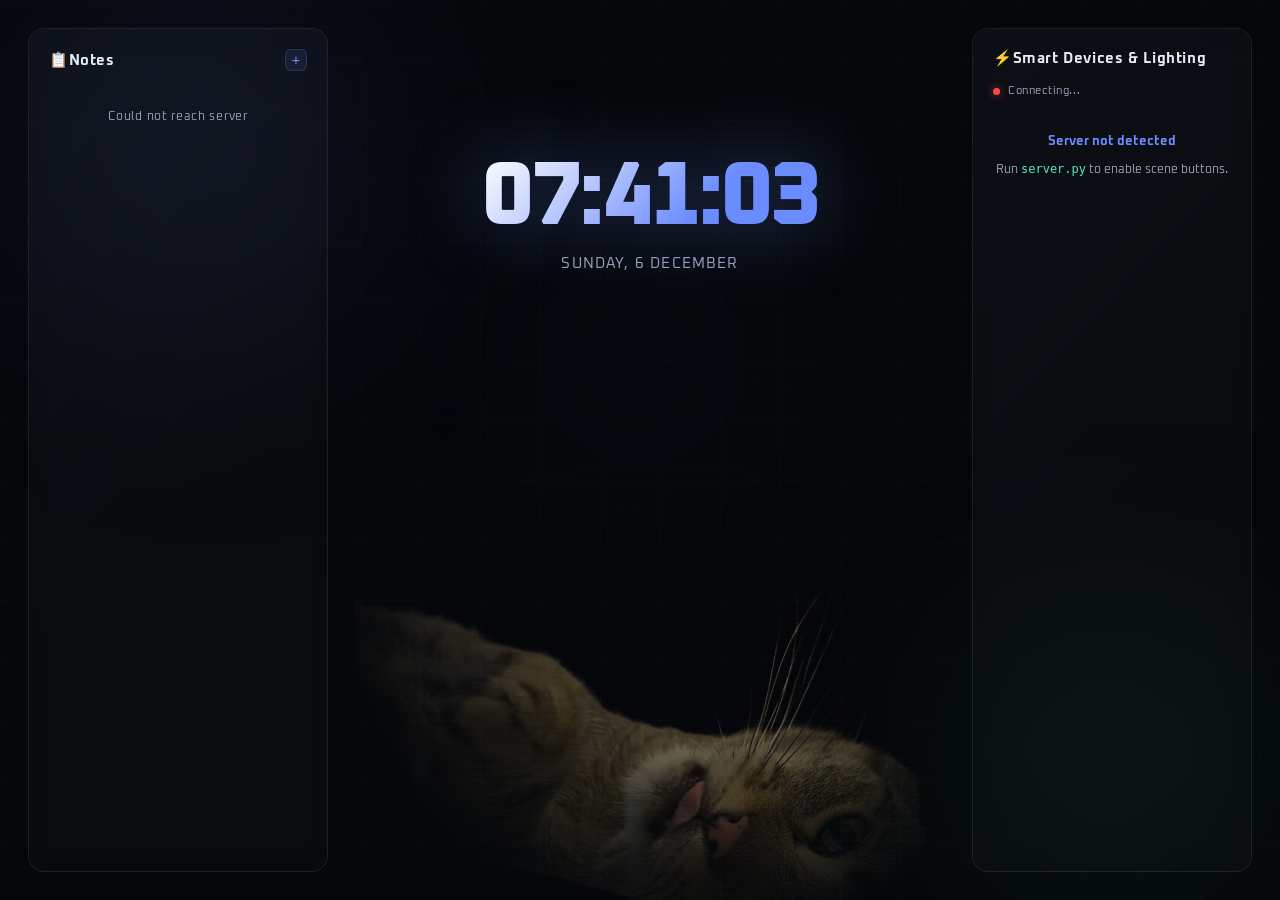
==== commit 62429842: "Update index.html" ====
--- a/desktop/index.html
+++ b/desktop/index.html
@@ -126,9 +126,9 @@
       border-radius: var(--radius);
     }
     .panel-title {
-      font-size: 0.6rem; font-weight: 700;
-      letter-spacing: 0.16em; text-transform: uppercase;
-      color: var(--muted); margin-bottom: 16px;
+      font-size: 0.95rem; font-weight: 700;
+      letter-spacing: 0.04em;
+      color: var(--text); margin-bottom: 16px;
       display: flex; align-items: center; gap: 7px;
     }
 
@@ -159,14 +159,37 @@
     /* ─── Lists ─── */
     #lists-panel {
       grid-column: 1;
+      display: flex; flex-direction: column;
+      overflow: hidden;
+    }
+
+    /* Scrollable notes wrapper — mirrors tuya-wrapper/tuya-content */
+    #notes-wrapper {
+      flex: 1; min-height: 0;
+      position: relative;
+    }
+    #notes-content {
+      height: 100%;
+      overflow-y: auto; overflow-x: hidden;
+      scrollbar-width: none;
       display: flex; flex-direction: column; gap: 10px;
-      overflow: hidden;
-    }
-
+      padding-top: 3px; padding-bottom: 4px;
+    }
+    #notes-content::-webkit-scrollbar { display: none; }
+
+    /* Hover scroll zones — same as tuya */
+    #notes-scroll-top, #notes-scroll-bottom {
+      position: absolute; left: 0; right: 0; height: 48px;
+      z-index: 12; pointer-events: all;
+    }
+    #notes-scroll-top    { top: 0; }
+    #notes-scroll-bottom { bottom: 0; }
+    #notes-scroll-top.hidden, #notes-scroll-bottom.hidden { pointer-events: none; }
+
+    /* Dynamic note blocks — generated by JS */
     .list-block {
-      flex: 1;
+      flex-shrink: 0;           /* never compress */
       display: flex; flex-direction: column;
-      min-height: 0;
     }
     .list-label {
       font-size: 0.58rem; font-weight: 700;
@@ -175,7 +198,8 @@
       flex-shrink: 0;
     }
     .list-box {
-      flex: 1;
+      /* 4 lines minimum: font-size 0.82rem * line-height 1.65 * 4 + padding */
+      min-height: calc(0.82rem * 1.65 * 4 + 20px);
       background: rgba(255,255,255,0.025);
       border: 1px solid var(--border);
       border-radius: 10px;
@@ -184,28 +208,114 @@
       font-size: 0.82rem; line-height: 1.65;
       color: var(--text);
       outline: none;
-      overflow-y: auto;
+      overflow-y: visible;      /* show full content, panel scrolls */
       overflow-x: hidden;
       white-space: pre-wrap; word-break: break-word;
       transition: border-color 0.2s, box-shadow 0.2s;
       user-select: text;
-      scrollbar-width: none;
-      min-height: 0;
-    }
-    .list-box::-webkit-scrollbar { display: none; }
+    }
     .list-box:focus {
       border-color: rgba(107,140,255,0.4);
       box-shadow: 0 0 0 2px rgba(107,140,255,0.07), 0 0 18px rgba(107,140,255,0.05);
       background: rgba(255,255,255,0.035);
     }
-    /* Hover scroll zones */
-    #scroll-zone-top, #scroll-zone-bottom {
-      position: absolute; left: 0; right: 0; height: 48px;
-      z-index: 20; pointer-events: all;
-    }
-    #scroll-zone-top    { top: 0; }
-    #scroll-zone-bottom { bottom: 0; }
-    #scroll-zone-top.hidden, #scroll-zone-bottom.hidden { pointer-events: none; }
+
+    /* Empty/loading state */
+    #notes-loading {
+      font-size: 0.72rem; color: var(--muted);
+      text-align: center; padding: 20px 0;
+      letter-spacing: 0.06em;
+    }
+
+    /* ─── Notes panel header row ─── */
+    #notes-header {
+      display: flex; align-items: center;
+      margin-bottom: 16px; flex-shrink: 0;
+    }
+    #notes-header .panel-title { margin-bottom: 0; flex: 1; }
+
+    #btn-new-note {
+      width: 22px; height: 22px; border-radius: 6px;
+      background: rgba(107,140,255,0.1);
+      border: 1px solid rgba(107,140,255,0.2);
+      color: var(--accent); font-size: 0.9rem; line-height: 1;
+      display: flex; align-items: center; justify-content: center;
+      cursor: pointer;
+      transition: background 0.2s, border-color 0.2s, box-shadow 0.2s;
+      flex-shrink: 0;
+    }
+    #btn-new-note:hover {
+      background: rgba(107,140,255,0.22);
+      border-color: rgba(107,140,255,0.45);
+      box-shadow: 0 0 10px rgba(107,140,255,0.15);
+    }
+
+    /* Delete × button on each note label row */
+    .list-label-row {
+      display: flex; align-items: center;
+      margin-bottom: 6px; flex-shrink: 0;
+    }
+    .list-label-row .list-label { margin-bottom: 0; flex: 1; }
+    .btn-delete-note, .btn-rename-note {
+      width: 16px; height: 16px; border-radius: 4px;
+      background: transparent; border: none;
+      color: var(--muted); font-size: 0.7rem; line-height: 1;
+      display: flex; align-items: center; justify-content: center;
+      cursor: pointer; opacity: 0;
+      transition: opacity 0.15s, color 0.15s, background 0.15s;
+      flex-shrink: 0;
+    }
+    .list-block:hover .btn-delete-note,
+    .list-block:hover .btn-rename-note { opacity: 1; }
+    .btn-delete-note:hover { color: #ff6b6b; }
+    .btn-delete-note.armed { color: #22c55e; opacity: 1; }
+    .btn-rename-note:hover { color: var(--accent); }
+    /* Inline rename — label becomes an input */
+    .list-label[contenteditable="true"] {
+      outline: none;
+      border-bottom: 1px solid rgba(107,140,255,0.5);
+      color: var(--accent);
+      cursor: text;
+      min-width: 30px;
+    }
+
+    /* Inline create form */
+    #new-note-form {
+      display: none; flex-direction: row; gap: 6px;
+      align-items: center; flex-shrink: 0;
+      margin-bottom: 4px;
+    }
+    #new-note-form.visible { display: flex; }
+    #new-note-input {
+      flex: 1;
+      background: rgba(255,255,255,0.04);
+      border: 1px solid rgba(107,140,255,0.3);
+      border-radius: 8px;
+      padding: 5px 10px;
+      font-family: var(--font); font-size: 0.78rem;
+      color: var(--text); outline: none;
+      letter-spacing: 0.04em;
+    }
+    #new-note-input::placeholder { color: var(--muted); }
+    #new-note-input:focus { border-color: rgba(107,140,255,0.6); }
+    #btn-confirm-note {
+      padding: 5px 10px; border-radius: 8px;
+      background: rgba(107,140,255,0.15);
+      border: 1px solid rgba(107,140,255,0.3);
+      color: var(--accent); font-family: var(--font);
+      font-size: 0.72rem; font-weight: 700;
+      cursor: pointer; letter-spacing: 0.06em;
+      transition: background 0.2s, border-color 0.2s;
+    }
+    #btn-confirm-note:hover { background: rgba(107,140,255,0.28); border-color: rgba(107,140,255,0.5); }
+    #btn-cancel-note {
+      padding: 5px 8px; border-radius: 8px;
+      background: transparent; border: 1px solid var(--border);
+      color: var(--muted); font-family: var(--font);
+      font-size: 0.72rem; cursor: pointer;
+      transition: border-color 0.2s, color 0.2s;
+    }
+    #btn-cancel-note:hover { border-color: rgba(255,255,255,0.2); color: var(--text); }
 
     /* ─── Smart Devices panel ─── */
     #tuya-panel {
@@ -225,6 +335,15 @@
     }
     #tuya-content::-webkit-scrollbar { display: none; }
 
+    /* Tuya hover scroll zones */
+    #scroll-zone-top, #scroll-zone-bottom {
+      position: absolute; left: 0; right: 0; height: 48px;
+      z-index: 12; pointer-events: all;
+    }
+    #scroll-zone-top    { top: 0; }
+    #scroll-zone-bottom { bottom: 0; }
+    #scroll-zone-top.hidden, #scroll-zone-bottom.hidden { pointer-events: none; }
+
     #server-status {
       display: flex; align-items: center; gap: 8px;
       margin-bottom: 16px; flex-shrink: 0;
@@ -239,6 +358,7 @@
       background: var(--accent2);
       box-shadow: 0 0 8px rgba(91,230,192,0.6);
     }
+
     #status-text { font-size: 0.68rem; color: var(--muted); letter-spacing: 0.05em; }
 
     #scripts-list {
@@ -339,66 +459,6 @@
       mask-image: radial-gradient(ellipse 75% 70% at 60% 25%, black 40%, rgba(0, 0, 0, 0.5) 62%, transparent 85%)
     }
 
-    /* ─── Back Button ─── */
-    .back-btn {
-      position: absolute;
-      top: 28px;
-      left: 28px;
-      z-index: 100;
-      display: flex;
-      align-items: center;
-      justify-content: center;
-      gap: 6px; /* Space between icon and text */
-      padding: 0 16px 0 12px; /* Pill shape padding */
-      height: 40px; /* Slimmer height */
-      border-radius: 20px; /* Fully rounded pill */
-      
-      /* Much better visibility */
-      background: rgba(107, 140, 255, 0.12); /* Subtle blue tint */
-      border: 1px solid rgba(107, 140, 255, 0.3); /* Clearer border */
-      backdrop-filter: blur(12px);
-      
-      /* Typography */
-      color: var(--text);
-      font-size: 0.75rem;
-      font-weight: 700;
-      letter-spacing: 0.1em;
-      text-transform: uppercase;
-      text-decoration: none;
-      transition: all 0.3s cubic-bezier(0.4, 0, 0.2, 1);
-      cursor: pointer;
-    }
-    
-    .back-btn svg {
-      width: 18px; 
-      height: 18px; 
-      transition: transform 0.2s;
-    }
-
-    .back-btn:hover {
-      background: var(--accent);
-      color: #fff;
-      border-color: var(--accent);
-      box-shadow: 0 0 20px var(--glow); 
-      transform: translateY(-2px); 
-    }
-
-    .back-btn:hover svg {
-      transform: translateX(-3px); /* Exaggerated nudge on hover */
-    }
-
-    .back-btn:active {
-      transform: translateY(-1px) scale(0.95);
-    }
-    
-    @media (max-width: 1200px) {
-      .back-btn { top: 20px; left: 20px; }
-    }
-    @media (max-width: 600px) {
-      /* Adjusted for mobile */
-      .back-btn { height: 44px; padding: 0 18px 0 14px; top: 16px; left: 16px; }
-    }
-    
     /* ─── Responsive ─── */
     @media (max-width: 1200px) {
       #app { grid-template-columns: 260px 1fr 240px; padding: 20px; gap: 16px; }
@@ -431,42 +491,25 @@
 
   <!-- App -->
   <div id="app">
-    <a href="#" class="back-btn" aria-label="Go Back">
-      <svg viewBox="0 0 24 24" xmlns="http://www.w3.org/2000/svg">
-        <path d="M15 18l-6-6 6-6" stroke="currentColor" stroke-width="2.5" stroke-linecap="round" stroke-linejoin="round" fill="none"/>
-      </svg>
-    </a>
-
-    <!-- ── LISTS (left) ── -->
+
+    <!-- ── NOTES (left) — dynamically populated ── -->
     <div id="lists-panel" class="panel">
-      <div class="panel-title">📋 Notes</div>
-
-      <div class="list-block">
-        <div class="list-label">To Do</div>
-        <div class="list-box" id="lb-todo" data-key="wck_todo" contenteditable="true" spellcheck="false"></div>
+      <div id="notes-header">
+        <div class="panel-title">📋Notes</div>
+        <button id="btn-new-note" title="New note">+</button>
       </div>
-
-      <div class="list-block">
-        <div class="list-label">Homework</div>
-        <div class="list-box" id="lb-homework" data-key="wck_homework" contenteditable="true" spellcheck="false"></div>
+      <div id="new-note-form">
+        <input id="new-note-input" type="text" placeholder="Note name…" spellcheck="false" maxlength="40">
+        <button id="btn-confirm-note">Add</button>
+        <button id="btn-cancel-note">✕</button>
       </div>
-
-      <div class="list-block">
-        <div class="list-label">Assessments</div>
-        <div class="list-box" id="lb-assessments" data-key="wck_assessments" contenteditable="true" spellcheck="false"></div>
+      <div id="notes-wrapper">
+        <div id="notes-scroll-top"></div>
+        <div id="notes-scroll-bottom"></div>
+        <div id="notes-content">
+          <div id="notes-loading">Loading…</div>
+        </div>
       </div>
-
-      <div class="list-block">
-        <div class="list-label">Goals</div>
-        <div class="list-box" id="lb-goals" data-key="wck_goals" contenteditable="true" spellcheck="false"></div>
-      </div>
-
-      <div class="list-block">
-        <div class="list-label">Projects</div>
-        <div class="list-box" id="lb-projects" data-key="wck_projects" contenteditable="true" spellcheck="false"></div>
-      </div>
-
-      <div class="list-sync-note" style="display:none;"></div>
     </div>
 
     <!-- ── CLOCK (centre, spans full height) ── -->
@@ -477,7 +520,7 @@
 
     <!-- ── LIGHTING & SMART DEVICES (right) ── -->
     <div id="tuya-panel" class="panel">
-      <div class="panel-title">⚡ Lighting &amp; Smart Devices</div>
+      <div class="panel-title">⚡Smart Devices &amp; Lighting</div>
       <div id="server-status">
         <div class="status-dot" id="status-dot"></div>
         <span id="status-text">Connecting…</span>
@@ -485,7 +528,7 @@
       <div id="tuya-wrapper">
         <div id="scroll-zone-top"></div>
         <div id="scroll-zone-bottom"></div>
-        <div id="tuya-content">
+        <div id="tuya-content" style="position:relative;">
           <div id="scripts-list">
             <div class="no-server">
               <strong>Server not detected</strong>
@@ -499,23 +542,9 @@
   </div>
 
   <script>
-
-  /* BACK BUTTON LOGIC */
-  (function() {
-    const backBtn = document.querySelector('.back-btn');
-    if (backBtn) {
-      backBtn.addEventListener('click', (e) => {
-        sessionStorage.setItem('walterck_toolkit_back', '1');
-        // If the href is just "#", this will trigger the browser back
-        if (backBtn.getAttribute('href') === '#') {
-          e.preventDefault();
-          window.history.back();
-        }
-      });
-    }
-  })();
-    
-  /* RAIN */
+  /* ══════════════════════════════════════════
+     RAIN
+  ══════════════════════════════════════════ */
   (function () {
     const rain = document.getElementById('rain');
     for (let i = 0; i < 120; i++) {
@@ -632,58 +661,255 @@
   })();
 
   /* ══════════════════════════════════════════
-     LISTS — iCloud file sync via tuya server
+     NOTES — dynamic, driven by server /notes
   ══════════════════════════════════════════ */
   (function () {
-    const NOTES_URL = 'http://localhost:8765/notes';
-
-    // Build label→box map from DOM
-    const boxes = [];
-    document.querySelectorAll('.list-block').forEach(block => {
-      const label = block.querySelector('.list-label')?.textContent?.trim();
-      const box   = block.querySelector('.list-box');
-      if (label && box) boxes.push({ label, box });
+    const NOTES_URL  = 'http://localhost:8765/notes';
+    const panel      = document.getElementById('notes-content');
+    const loadingEl  = document.getElementById('notes-loading');
+    const newForm    = document.getElementById('new-note-form');
+    const newInput   = document.getElementById('new-note-input');
+    const btnNew     = document.getElementById('btn-new-note');
+    const btnConfirm = document.getElementById('btn-confirm-note');
+    const btnCancel  = document.getElementById('btn-cancel-note');
+
+    // label → { block, box, lbl }
+    const boxes      = new Map();
+    const saveTimers = new Map();  // tracks in-flight / pending saves — key = label
+
+    // ── Hover-to-scroll — exact same pattern as tuya panel ───────────
+    (function () {
+      const content = document.getElementById('notes-content');
+      const zTop    = document.getElementById('notes-scroll-top');
+      const zBot    = document.getElementById('notes-scroll-bottom');
+      const SPEED   = 12;
+      let rafId     = null;
+      let dir       = 0;
+
+      function updateZones() {
+        zTop.classList.toggle('hidden', content.scrollTop <= 0);
+        zBot.classList.toggle('hidden', content.scrollTop + content.clientHeight >= content.scrollHeight - 1);
+      }
+
+      function tick() {
+        content.scrollTop += dir * SPEED;
+        updateZones();
+        rafId = requestAnimationFrame(tick);
+      }
+
+      function start(d) { dir = d; if (!rafId) rafId = requestAnimationFrame(tick); }
+      function stop()   { if (rafId) { cancelAnimationFrame(rafId); rafId = null; } }
+
+      zTop.addEventListener('mouseenter', () => start(-1));
+      zTop.addEventListener('mouseleave', stop);
+      zBot.addEventListener('mouseenter', () => start(1));
+      zBot.addEventListener('mouseleave', stop);
+      content.addEventListener('scroll', updateZones);
+
+      const obs = new MutationObserver(updateZones);
+      obs.observe(content, { childList: true, subtree: true });
+      updateZones();
+    })();
+
+    // ── Create note form ──────────────────────────────────────────────
+    btnNew.addEventListener('click', () => {
+      newForm.classList.add('visible');
+      newInput.value = '';
+      newInput.focus();
     });
-
-    // Load all notes from server; skip boxes that are focused (user is typing)
-    async function loadNotes() {
+    btnCancel.addEventListener('click', () => {
+      newForm.classList.remove('visible');
+      newInput.value = '';
+    });
+    btnConfirm.addEventListener('click', confirmCreate);
+    newInput.addEventListener('keydown', e => {
+      if (e.key === 'Enter') confirmCreate();
+      if (e.key === 'Escape') btnCancel.click();
+    });
+
+    async function confirmCreate() {
+      const label = newInput.value.trim();
+      if (!label || boxes.has(label)) return;
+      newForm.classList.remove('visible');
+      newInput.value = '';
+      const { block, box } = makeBox(label, '');
+      panel.appendChild(block);
+      boxes.set(label, { block, box });
+      await saveNote(label, '');
+    }
+
+    // ── Delete note ───────────────────────────────────────────────────
+    async function deleteNote(label) {
+      const entry = boxes.get(label);
+      if (!entry) return;
+      entry.block.remove();
+      boxes.delete(label);
+      saveTimers.delete(label);
       try {
-        const r    = await fetch(NOTES_URL);
-        const data = await r.json();
-        boxes.forEach(({ label, box }) => {
-          if (document.activeElement === box) return; // don't clobber while typing
-          const incoming = data[label] ?? '';
-          if (incoming !== box.innerText) box.innerText = incoming;
-        });
+        await fetch(`${NOTES_URL}/${encodeURIComponent(label)}`, { method: 'DELETE' });
       } catch {}
     }
 
-    // Save a single note to server → writes Label.txt in Notes Sync folder
+    // ── Save note — tracks pending writes so sync can't overwrite ─────
     async function saveNote(label, content) {
+      // mark as dirty so loadNotes skips this label while save is in flight
+      saveTimers.set(label, (saveTimers.get(label) || 0) + 1);
       try {
         await fetch(`${NOTES_URL}/${encodeURIComponent(label)}`, {
           method: 'POST',
           body: content
         });
       } catch {}
-    }
-
-    // Write on every keystroke
-    boxes.forEach(({ label, box }) => {
-      box.addEventListener('input', () => saveNote(label, box.innerText));
-    });
-
-    // Debounced sync triggered by any user activity
-    let syncTimer = null;
-    function scheduleSync() {
-      clearTimeout(syncTimer);
-      syncTimer = setTimeout(loadNotes, 600);
-    }
-    ['mousemove', 'click', 'keydown', 'touchstart'].forEach(e =>
-      document.addEventListener(e, scheduleSync, { passive: true })
-    );
-
-    // Initial load + idle poll every 10 s
+      const count = saveTimers.get(label);
+      if (count <= 1) saveTimers.delete(label);
+      else saveTimers.set(label, count - 1);
+    }
+
+    // ── Build a note block ────────────────────────────────────────────
+    function makeBox(labelArg, content) {
+      let label = labelArg;
+      const block = document.createElement('div');
+      block.className = 'list-block';
+
+      const labelRow = document.createElement('div');
+      labelRow.className = 'list-label-row';
+
+      // Inline-editable label
+      const lbl = document.createElement('div');
+      lbl.className = 'list-label';
+      lbl.textContent = label.replace(/^\d+/, '').trim();
+
+      // ── Rename: click ✎ → label becomes editable ──────────────────
+      const renameBtn = document.createElement('button');
+      renameBtn.className = 'btn-rename-note';
+      renameBtn.title = 'Rename note';
+      renameBtn.textContent = '✎';
+
+      renameBtn.addEventListener('click', (e) => {
+        e.stopPropagation();
+        lbl.contentEditable = 'true';
+        lbl.focus();
+        // select all text so user can just type the new name
+        const range = document.createRange();
+        const sel   = window.getSelection();
+        range.selectNodeContents(lbl);
+        sel.removeAllRanges();
+        sel.addRange(range);
+      });
+
+      lbl.addEventListener('keydown', async (e) => {
+        if (e.key === 'Enter') { e.preventDefault(); lbl.blur(); }
+        if (e.key === 'Escape') { lbl.textContent = label.replace(/^\d+/, '').trim(); lbl.blur(); }
+      });
+
+      lbl.addEventListener('blur', async () => {
+        lbl.contentEditable = 'false';
+        const userTyped = lbl.textContent.trim();
+        if (!userTyped) { lbl.textContent = label.replace(/^\d+/, '').trim(); return; }
+
+        // Preserve any leading numeric prefix (e.g. "1 " or "12 ") from the original filename key
+        const prefixMatch = label.match(/^(\d+\s*)/);
+        const prefix = prefixMatch ? prefixMatch[1] : '';
+        const newLabel = prefix + userTyped;
+
+        if (newLabel === label) { lbl.textContent = label.replace(/^\d+/, '').trim(); return; }
+        if (boxes.has(newLabel)) { lbl.textContent = label.replace(/^\d+/, '').trim(); return; }
+
+        // Rename: save under new name, delete old
+        const { box } = boxes.get(label);
+        const currentContent = box.innerText;
+        boxes.delete(label);
+        boxes.set(newLabel, { block, box, lbl });
+        const oldLabel = label;
+        label = newLabel;
+
+        await saveNote(newLabel, currentContent);
+        await fetch(`${NOTES_URL}/${encodeURIComponent(oldLabel)}`, { method: 'DELETE' }).catch(() => {});
+      });
+
+      // ── Delete: first click arms (✕ → ✓ green), second click deletes ──
+      const delBtn = document.createElement('button');
+      delBtn.className = 'btn-delete-note';
+      delBtn.title = 'Delete note';
+      delBtn.textContent = '✕';
+      let armTimer = null;
+
+      delBtn.addEventListener('click', (e) => {
+        e.stopPropagation();
+        if (!delBtn.classList.contains('armed')) {
+          // Arm it
+          delBtn.classList.add('armed');
+          delBtn.textContent = '✓';
+          armTimer = setTimeout(() => {
+            delBtn.classList.remove('armed');
+            delBtn.textContent = '✕';
+            armTimer = null;
+          }, 1200);
+        } else {
+          // Confirmed — delete
+          clearTimeout(armTimer);
+          deleteNote(label);
+        }
+      });
+
+      labelRow.appendChild(lbl);
+      labelRow.appendChild(renameBtn);
+      labelRow.appendChild(delBtn);
+
+      const box = document.createElement('div');
+      box.className = 'list-box';
+      box.contentEditable = 'true';
+      box.spellcheck = false;
+      box.innerText = content;
+
+      // Debounced save on input — uses a timer key per label
+      let inputTimer = null;
+      box.addEventListener('input', () => {
+        clearTimeout(inputTimer);
+        inputTimer = setTimeout(() => saveNote(label, box.innerText), 1500);
+      });
+
+      block.appendChild(labelRow);
+      block.appendChild(box);
+      return { block, box, lbl };
+    }
+
+    // ── Load notes — won't clobber boxes with pending saves ───────────
+    async function loadNotes() {
+      try {
+        const r    = await fetch(NOTES_URL);
+        const data = await r.json();
+
+        if (loadingEl) loadingEl.style.display = 'none';
+
+        Object.entries(data).forEach(([label, content]) => {
+          if (!boxes.has(label)) {
+            const { block, box, lbl } = makeBox(label, content);
+            panel.appendChild(block);
+            boxes.set(label, { block, box, lbl });
+          } else {
+            const { box } = boxes.get(label);
+            // Skip update if this note has a pending save in flight
+            if (saveTimers.has(label)) return;
+            if (document.activeElement === box) return;
+            if (box.innerText !== content) box.innerText = content;
+          }
+        });
+
+        // Remove notes that no longer exist on server (only if no pending save)
+        boxes.forEach((_, label) => {
+          if (!Object.prototype.hasOwnProperty.call(data, label) && !saveTimers.has(label)) {
+            boxes.get(label).block.remove();
+            boxes.delete(label);
+          }
+        });
+
+      } catch {
+        if (loadingEl) loadingEl.textContent = 'Could not reach server';
+      }
+    }
+
+    // Poll every 10s — no activity-triggered sync (that caused the revert bug)
     loadNotes();
     setInterval(loadNotes, 10000);
   })();
@@ -703,7 +929,7 @@
     'inferno', 'ember', 'viridian', 'cerulean', 'nebula',
     'phone on', 'phone off',
     'powerhouse on', 'powerhouse off',
-    'laptop on', 'laptop off',
+    'phone 2 on', 'phone 2 off',
     'toothbrush on', 'toothbrush off',
     'powerboard bootup', 'powerboard shutdown'
   ];
@@ -724,13 +950,19 @@
   // 💡 for anything light/ambience-related; 🛡️ for everything else
   function scriptIcon(name) {
     const n = name.toLowerCase().replace(/[-_.]/g, ' ').replace(/\.(bat|lnk|vbs)$/i, '');
+    
+    const displayWords = ['bright', 'brightness', 'filter', 'filters'];
+    
     const lightWords = [
       'light', 'lights', 'lamp', 'bulb',
       'ember', 'inferno', 'nebula', 'viridian', 'cerulean',
-      'glow', 'bright', 'brightness', 'dim', 'warm', 'cool', 'white',
-      'colour', 'color', 'filter', 'filters', 'hue', 'kelvin', 'lumen'
+      'glow', 'dim', 'warm', 'cool', 'white',
+      'colour', 'color', 'hue', 'kelvin', 'lumen'
     ];
+  
+    if (displayWords.some(w => n.includes(w))) return '🔅';
     if (lightWords.some(w => n.includes(w))) return '💡';
+    
     return '🛡️';
   }
 
@@ -777,18 +1009,16 @@
 
   async function checkServer() {
    try {
-     // Increased timeout to 4 seconds for better stability
      const r = await fetch(`${SERVER}/ping`, { signal: AbortSignal.timeout(4000) });
      const d = await r.json();
      if (d.alive) {
        dot.classList.add('online');
        stxt.textContent = 'Bridge online';
-       // Only reload the list if it's currently empty
        if (sList.children.length < 2) loadScripts(); 
      }
    } catch {
      dot.classList.remove('online');
-     stxt.textContent = 'Connecting...'; // Less aggressive than "OFFLINE"
+     stxt.textContent = 'Connecting...';
    }
  }
 
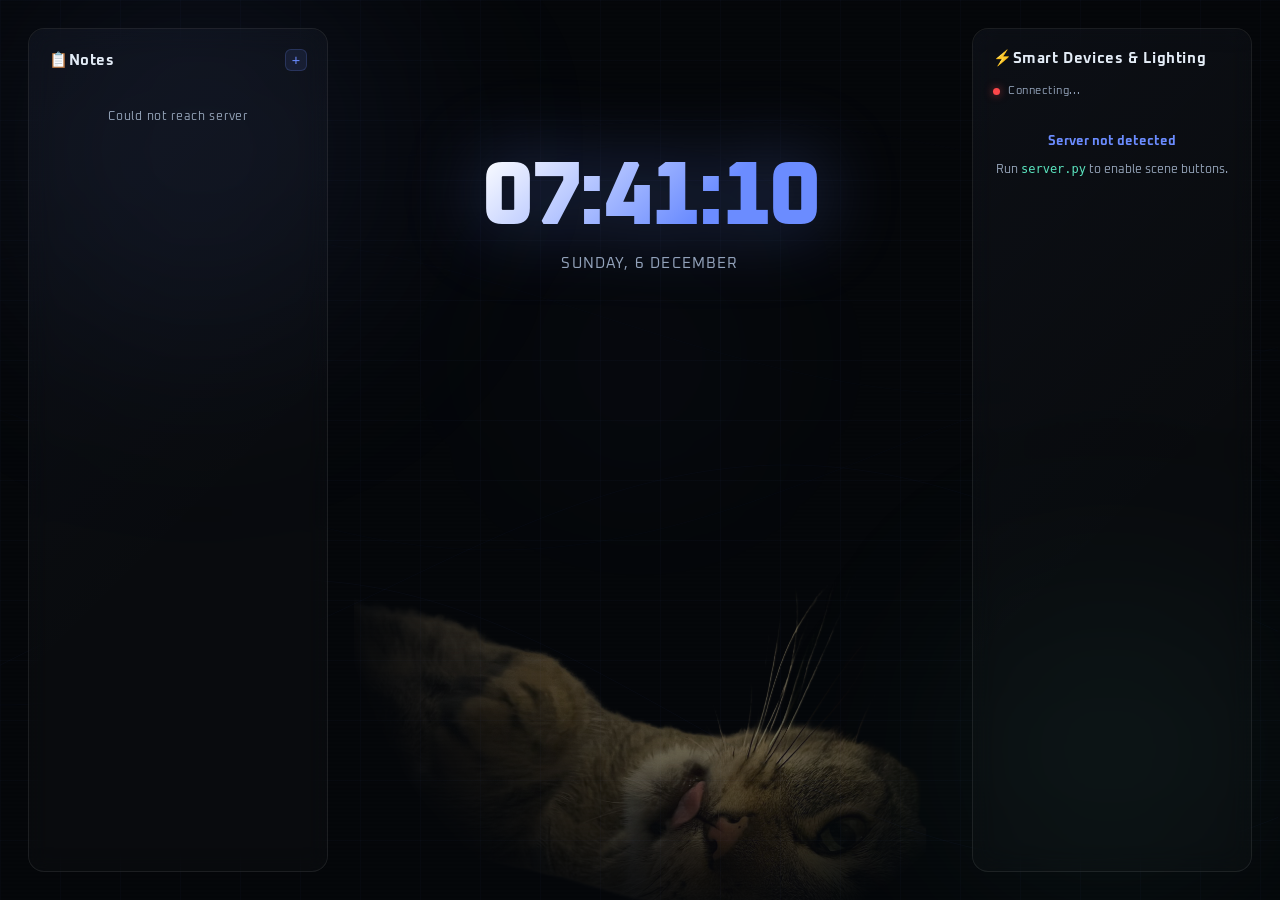
==== commit 0a280191: "Add files via upload" ====
--- a/desktop/index.html
+++ b/desktop/index.html
@@ -2,13 +2,9 @@
 <html lang="en">
 <head>
   <meta charset="utf-8">
-  <title>CK - Desktop</title>
+  <title>WalterCK · Desktop</title>
   <meta name="viewport" content="width=device-width, initial-scale=1">
   <link href="https://fonts.googleapis.com/css2?family=Oxanium:wght@300;400;600;700;800&display=swap" rel="stylesheet">
-  <link rel="icon" href="../images/favicons/favicon.svg" type="image/svg+xml">
-  <link rel="apple-touch-icon" href="../images/favicons/apple-touch-icon.png">
-  <link rel="alternate icon" href="../images/favicons/favicon.ico" type="image/x-icon">
-  <link rel="manifest" href="../images/favicons/site.webmanifest">
   <style>
     /* ─── Tokens — matches walterck.com ─── */
     :root {
@@ -249,6 +245,18 @@
       border-color: rgba(107,140,255,0.45);
       box-shadow: 0 0 10px rgba(107,140,255,0.15);
     }
+
+    .reorder-input {
+      width: 32px; padding: 1px 4px;
+      background: rgba(255,255,255,0.06);
+      border: 1px solid rgba(107,140,255,0.4);
+      border-radius: 4px;
+      color: var(--accent); font-family: var(--font);
+      font-size: 0.68rem; text-align: center;
+      outline: none;
+    }
+    .reorder-input::-webkit-inner-spin-button,
+    .reorder-input::-webkit-outer-spin-button { -webkit-appearance: none; }
 
     /* Delete × button on each note label row */
     .list-label-row {
@@ -662,6 +670,8 @@
 
   /* ══════════════════════════════════════════
      NOTES — dynamic, driven by server /notes
+     Format: array of [title, content] pairs
+     Order = array order. One write per change.
   ══════════════════════════════════════════ */
   (function () {
     const NOTES_URL  = 'http://localhost:8765/notes';
@@ -673,45 +683,70 @@
     const btnConfirm = document.getElementById('btn-confirm-note');
     const btnCancel  = document.getElementById('btn-cancel-note');
 
-    // label → { block, box, lbl }
-    const boxes      = new Map();
-    const saveTimers = new Map();  // tracks in-flight / pending saves — key = label
-
-    // ── Hover-to-scroll — exact same pattern as tuya panel ───────────
+    // Ordered list of [title, content] — source of truth for DOM order
+    let notePairs = [];
+    // title → { block, box, lbl }
+    const boxes = new Map();
+
+    // ── Hover-to-scroll ───────────────────────────────────────────────
     (function () {
       const content = document.getElementById('notes-content');
       const zTop    = document.getElementById('notes-scroll-top');
       const zBot    = document.getElementById('notes-scroll-bottom');
       const SPEED   = 12;
-      let rafId     = null;
-      let dir       = 0;
-
+      let rafId = null, dir = 0;
       function updateZones() {
         zTop.classList.toggle('hidden', content.scrollTop <= 0);
         zBot.classList.toggle('hidden', content.scrollTop + content.clientHeight >= content.scrollHeight - 1);
       }
-
-      function tick() {
-        content.scrollTop += dir * SPEED;
-        updateZones();
-        rafId = requestAnimationFrame(tick);
-      }
-
+      function tick() { content.scrollTop += dir * SPEED; updateZones(); rafId = requestAnimationFrame(tick); }
       function start(d) { dir = d; if (!rafId) rafId = requestAnimationFrame(tick); }
       function stop()   { if (rafId) { cancelAnimationFrame(rafId); rafId = null; } }
-
       zTop.addEventListener('mouseenter', () => start(-1));
       zTop.addEventListener('mouseleave', stop);
       zBot.addEventListener('mouseenter', () => start(1));
       zBot.addEventListener('mouseleave', stop);
       content.addEventListener('scroll', updateZones);
-
-      const obs = new MutationObserver(updateZones);
-      obs.observe(content, { childList: true, subtree: true });
+      new MutationObserver(updateZones).observe(content, { childList: true, subtree: true });
       updateZones();
     })();
 
-    // ── Create note form ──────────────────────────────────────────────
+    // ── Persist entire notePairs array to server ──────────────────────
+    let writeInProgress = false;
+    let writePending = false;
+    let lastEditTime = 0;
+    let lastSyncTime = 0;
+
+    async function persistAll() {
+      if (writeInProgress) {
+        writePending = true; // another write will run after this one finishes
+        return;
+      }
+      writeInProgress = true;
+      writePending = false;
+      const snapshot = JSON.stringify(notePairs);
+      const editedAt = lastEditTime;
+      try {
+        await fetch(NOTES_URL, {
+          method: 'POST',
+          headers: { 'Content-Type': 'application/json' },
+          body: snapshot
+        });
+        if (lastEditTime === editedAt) lastSyncTime = Date.now();
+      } catch {}
+      writeInProgress = false;
+      // If anything changed while we were writing, write again immediately
+      if (writePending || lastEditTime > lastSyncTime) persistAll();
+    }
+
+    let persistTimer = null;
+    function schedulePersist() {
+      lastEditTime = Date.now();
+      clearTimeout(persistTimer);
+      persistTimer = setTimeout(persistAll, 1500);
+    }
+
+    // ── Create note ───────────────────────────────────────────────────
     btnNew.addEventListener('click', () => {
       newForm.classList.add('visible');
       newInput.value = '';
@@ -728,58 +763,69 @@
     });
 
     async function confirmCreate() {
-      const label = newInput.value.trim();
-      if (!label || boxes.has(label)) return;
+      const title = newInput.value.trim();
+      if (!title || boxes.has(title)) return;
       newForm.classList.remove('visible');
       newInput.value = '';
-      const { block, box } = makeBox(label, '');
+      notePairs.push([title, '']);
+      const { block, box, lbl } = makeBox(title, '');
       panel.appendChild(block);
-      boxes.set(label, { block, box });
-      await saveNote(label, '');
+      boxes.set(title, { block, box, lbl });
+      await persistAll();
     }
 
     // ── Delete note ───────────────────────────────────────────────────
-    async function deleteNote(label) {
-      const entry = boxes.get(label);
+    async function deleteNote(title) {
+      const entry = boxes.get(title);
       if (!entry) return;
       entry.block.remove();
-      boxes.delete(label);
-      saveTimers.delete(label);
-      try {
-        await fetch(`${NOTES_URL}/${encodeURIComponent(label)}`, { method: 'DELETE' });
-      } catch {}
-    }
-
-    // ── Save note — tracks pending writes so sync can't overwrite ─────
-    async function saveNote(label, content) {
-      // mark as dirty so loadNotes skips this label while save is in flight
-      saveTimers.set(label, (saveTimers.get(label) || 0) + 1);
-      try {
-        await fetch(`${NOTES_URL}/${encodeURIComponent(label)}`, {
-          method: 'POST',
-          body: content
-        });
-      } catch {}
-      const count = saveTimers.get(label);
-      if (count <= 1) saveTimers.delete(label);
-      else saveTimers.set(label, count - 1);
+      boxes.delete(title);
+      notePairs = notePairs.filter(([t]) => t !== title);
+      await persistAll();
+    }
+
+    // ── Reorder: move title to newPos (1-based) ───────────────────────
+    async function reorderNote(title, newPos) {
+      const idx = notePairs.findIndex(([t]) => t === title);
+      if (idx === -1) return;
+      const [pair] = notePairs.splice(idx, 1);
+      const pos = Math.max(0, Math.min(newPos - 1, notePairs.length));
+      notePairs.splice(pos, 0, pair);
+      // Re-append DOM blocks in new order
+      notePairs.forEach(([t]) => {
+        const entry = boxes.get(t);
+        if (entry) panel.appendChild(entry.block);
+      });
+      await persistAll();
+    }
+
+    // ── Rename note ───────────────────────────────────────────────────
+    async function renameNote(oldTitle, newTitle) {
+      if (!newTitle || newTitle === oldTitle || boxes.has(newTitle)) return oldTitle;
+      const idx = notePairs.findIndex(([t]) => t === oldTitle);
+      if (idx === -1) return oldTitle;
+      notePairs[idx][0] = newTitle;
+      const entry = boxes.get(oldTitle);
+      boxes.delete(oldTitle);
+      boxes.set(newTitle, entry);
+      await persistAll();
+      return newTitle;
     }
 
     // ── Build a note block ────────────────────────────────────────────
-    function makeBox(labelArg, content) {
-      let label = labelArg;
+    function makeBox(titleArg, content) {
+      let title = titleArg;
       const block = document.createElement('div');
       block.className = 'list-block';
 
       const labelRow = document.createElement('div');
       labelRow.className = 'list-label-row';
 
-      // Inline-editable label
       const lbl = document.createElement('div');
       lbl.className = 'list-label';
-      lbl.textContent = label.replace(/^\d+/, '').trim();
-
-      // ── Rename: click ✎ → label becomes editable ──────────────────
+      lbl.textContent = title;
+
+      // ── Rename ────────────────────────────────────────────────────
       const renameBtn = document.createElement('button');
       renameBtn.className = 'btn-rename-note';
       renameBtn.title = 'Rename note';
@@ -789,9 +835,8 @@
         e.stopPropagation();
         lbl.contentEditable = 'true';
         lbl.focus();
-        // select all text so user can just type the new name
         const range = document.createRange();
-        const sel   = window.getSelection();
+        const sel = window.getSelection();
         range.selectNodeContents(lbl);
         sel.removeAllRanges();
         sel.addRange(range);
@@ -799,35 +844,63 @@
 
       lbl.addEventListener('keydown', async (e) => {
         if (e.key === 'Enter') { e.preventDefault(); lbl.blur(); }
-        if (e.key === 'Escape') { lbl.textContent = label.replace(/^\d+/, '').trim(); lbl.blur(); }
+        if (e.key === 'Escape') { lbl.textContent = title; lbl.blur(); }
       });
 
       lbl.addEventListener('blur', async () => {
         lbl.contentEditable = 'false';
-        const userTyped = lbl.textContent.trim();
-        if (!userTyped) { lbl.textContent = label.replace(/^\d+/, '').trim(); return; }
-
-        // Preserve any leading numeric prefix (e.g. "1 " or "12 ") from the original filename key
-        const prefixMatch = label.match(/^(\d+\s*)/);
-        const prefix = prefixMatch ? prefixMatch[1] : '';
-        const newLabel = prefix + userTyped;
-
-        if (newLabel === label) { lbl.textContent = label.replace(/^\d+/, '').trim(); return; }
-        if (boxes.has(newLabel)) { lbl.textContent = label.replace(/^\d+/, '').trim(); return; }
-
-        // Rename: save under new name, delete old
-        const { box } = boxes.get(label);
-        const currentContent = box.innerText;
-        boxes.delete(label);
-        boxes.set(newLabel, { block, box, lbl });
-        const oldLabel = label;
-        label = newLabel;
-
-        await saveNote(newLabel, currentContent);
-        await fetch(`${NOTES_URL}/${encodeURIComponent(oldLabel)}`, { method: 'DELETE' }).catch(() => {});
+        const typed = lbl.textContent.trim();
+        if (!typed) { lbl.textContent = title; return; }
+        title = await renameNote(title, typed);
+        lbl.textContent = title;
       });
 
-      // ── Delete: first click arms (✕ → ✓ green), second click deletes ──
+      // ── Reorder ───────────────────────────────────────────────────
+      const reorderBtn = document.createElement('button');
+      reorderBtn.className = 'btn-rename-note';
+      reorderBtn.title = 'Reorder note';
+      reorderBtn.textContent = '#';
+
+      const reorderInput = document.createElement('input');
+      reorderInput.className = 'reorder-input';
+      reorderInput.type = 'number';
+      reorderInput.min = '1';
+      reorderInput.style.display = 'none';
+
+      const reorderConfirm = document.createElement('button');
+      reorderConfirm.className = 'btn-rename-note reorder-confirm';
+      reorderConfirm.textContent = '✓';
+      reorderConfirm.style.display = 'none';
+
+      reorderBtn.addEventListener('click', (e) => {
+        e.stopPropagation();
+        const currentPos = notePairs.findIndex(([t]) => t === title) + 1;
+        reorderInput.value = currentPos || 1;
+        reorderInput.style.display = '';
+        reorderBtn.style.display = 'none';
+        reorderInput.focus();
+        reorderInput.select();
+      });
+
+      async function doReorder() {
+        const newPos = parseInt(reorderInput.value);
+        reorderInput.style.display = 'none';
+        reorderBtn.style.display = '';
+        if (!newPos) return;
+        await reorderNote(title, newPos);
+      }
+
+      reorderConfirm.addEventListener('click', (e) => { e.stopPropagation(); doReorder(); });
+      reorderInput.addEventListener('keydown', (e) => {
+        if (e.key === 'Enter') doReorder();
+        if (e.key === 'Escape') {
+          reorderInput.style.display = 'none';
+          reorderConfirm.style.display = 'none';
+          reorderBtn.style.display = '';
+        }
+      });
+
+      // ── Delete ────────────────────────────────────────────────────
       const delBtn = document.createElement('button');
       delBtn.className = 'btn-delete-note';
       delBtn.title = 'Delete note';
@@ -837,7 +910,6 @@
       delBtn.addEventListener('click', (e) => {
         e.stopPropagation();
         if (!delBtn.classList.contains('armed')) {
-          // Arm it
           delBtn.classList.add('armed');
           delBtn.textContent = '✓';
           armTimer = setTimeout(() => {
@@ -846,13 +918,14 @@
             armTimer = null;
           }, 1200);
         } else {
-          // Confirmed — delete
           clearTimeout(armTimer);
-          deleteNote(label);
+          deleteNote(title);
         }
       });
 
       labelRow.appendChild(lbl);
+      labelRow.appendChild(reorderBtn);
+      labelRow.appendChild(reorderInput);
       labelRow.appendChild(renameBtn);
       labelRow.appendChild(delBtn);
 
@@ -862,11 +935,11 @@
       box.spellcheck = false;
       box.innerText = content;
 
-      // Debounced save on input — uses a timer key per label
       let inputTimer = null;
       box.addEventListener('input', () => {
-        clearTimeout(inputTimer);
-        inputTimer = setTimeout(() => saveNote(label, box.innerText), 1500);
+        const idx = notePairs.findIndex(([t]) => t === title);
+        if (idx !== -1) notePairs[idx][1] = box.innerText;
+        schedulePersist();
       });
 
       block.appendChild(labelRow);
@@ -874,42 +947,54 @@
       return { block, box, lbl };
     }
 
-    // ── Load notes — won't clobber boxes with pending saves ───────────
+    // ── Load notes from server ────────────────────────────────────────
     async function loadNotes() {
+      if (writeInProgress || lastEditTime > lastSyncTime) return;
       try {
         const r    = await fetch(NOTES_URL);
-        const data = await r.json();
+        const data = await r.json();  // [[title, content], ...]
 
         if (loadingEl) loadingEl.style.display = 'none';
 
-        Object.entries(data).forEach(([label, content]) => {
-          if (!boxes.has(label)) {
-            const { block, box, lbl } = makeBox(label, content);
-            panel.appendChild(block);
-            boxes.set(label, { block, box, lbl });
-          } else {
-            const { box } = boxes.get(label);
-            // Skip update if this note has a pending save in flight
-            if (saveTimers.has(label)) return;
-            if (document.activeElement === box) return;
-            if (box.innerText !== content) box.innerText = content;
+        // Build set of incoming titles
+        const incoming = new Map(data.map(([t, c]) => [t, c]));
+
+        // Remove notes no longer in server
+        boxes.forEach((_, t) => {
+          if (!incoming.has(t)) {
+            boxes.get(t).block.remove();
+            boxes.delete(t);
           }
         });
 
-        // Remove notes that no longer exist on server (only if no pending save)
-        boxes.forEach((_, label) => {
-          if (!Object.prototype.hasOwnProperty.call(data, label) && !saveTimers.has(label)) {
-            boxes.get(label).block.remove();
-            boxes.delete(label);
+        // Add new notes, update existing
+        data.forEach(([title, content]) => {
+          if (!boxes.has(title)) {
+            const { block, box, lbl } = makeBox(title, content);
+            panel.appendChild(block);
+            boxes.set(title, { block, box, lbl });
+          } else {
+            const { box } = boxes.get(title);
+            if (document.activeElement !== box && box.innerText !== content) {
+              box.innerText = content;
+            }
           }
         });
+
+        // Re-apply server order to DOM
+        data.forEach(([title]) => {
+          const entry = boxes.get(title);
+          if (entry) panel.appendChild(entry.block);
+        });
+
+        notePairs = data.map(([t, c]) => [t, c]);
+        lastSyncTime = Date.now();
 
       } catch {
         if (loadingEl) loadingEl.textContent = 'Could not reach server';
       }
     }
 
-    // Poll every 10s — no activity-triggered sync (that caused the revert bug)
     loadNotes();
     setInterval(loadNotes, 10000);
   })();
@@ -1071,4 +1156,4 @@
 
   </script>
 </body>
-</html>
+</html>
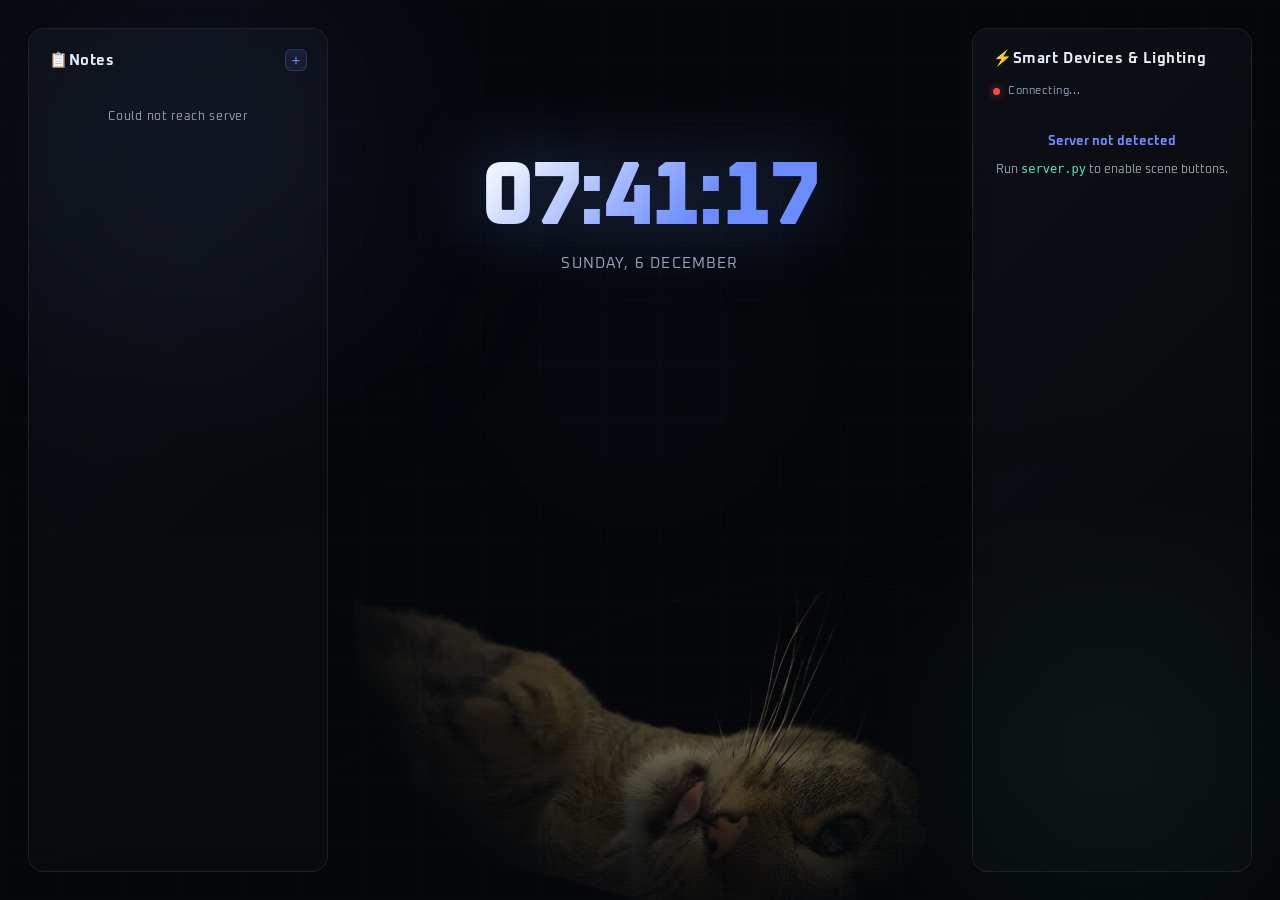
==== commit 03be1c92: "Add files via upload" ====
--- a/desktop/index.html
+++ b/desktop/index.html
@@ -504,7 +504,7 @@
     <div id="lists-panel" class="panel">
       <div id="notes-header">
         <div class="panel-title">📋Notes</div>
-        <button id="btn-new-note" title="New note">+</button>
+        <button id="btn-new-note">+</button>
       </div>
       <div id="new-note-form">
         <input id="new-note-input" type="text" placeholder="Note name…" spellcheck="false" maxlength="40">
@@ -828,7 +828,6 @@
       // ── Rename ────────────────────────────────────────────────────
       const renameBtn = document.createElement('button');
       renameBtn.className = 'btn-rename-note';
-      renameBtn.title = 'Rename note';
       renameBtn.textContent = '✎';
 
       renameBtn.addEventListener('click', (e) => {
@@ -858,7 +857,6 @@
       // ── Reorder ───────────────────────────────────────────────────
       const reorderBtn = document.createElement('button');
       reorderBtn.className = 'btn-rename-note';
-      reorderBtn.title = 'Reorder note';
       reorderBtn.textContent = '#';
 
       const reorderInput = document.createElement('input');
@@ -903,7 +901,6 @@
       // ── Delete ────────────────────────────────────────────────────
       const delBtn = document.createElement('button');
       delBtn.className = 'btn-delete-note';
-      delBtn.title = 'Delete note';
       delBtn.textContent = '✕';
       let armTimer = null;
 
